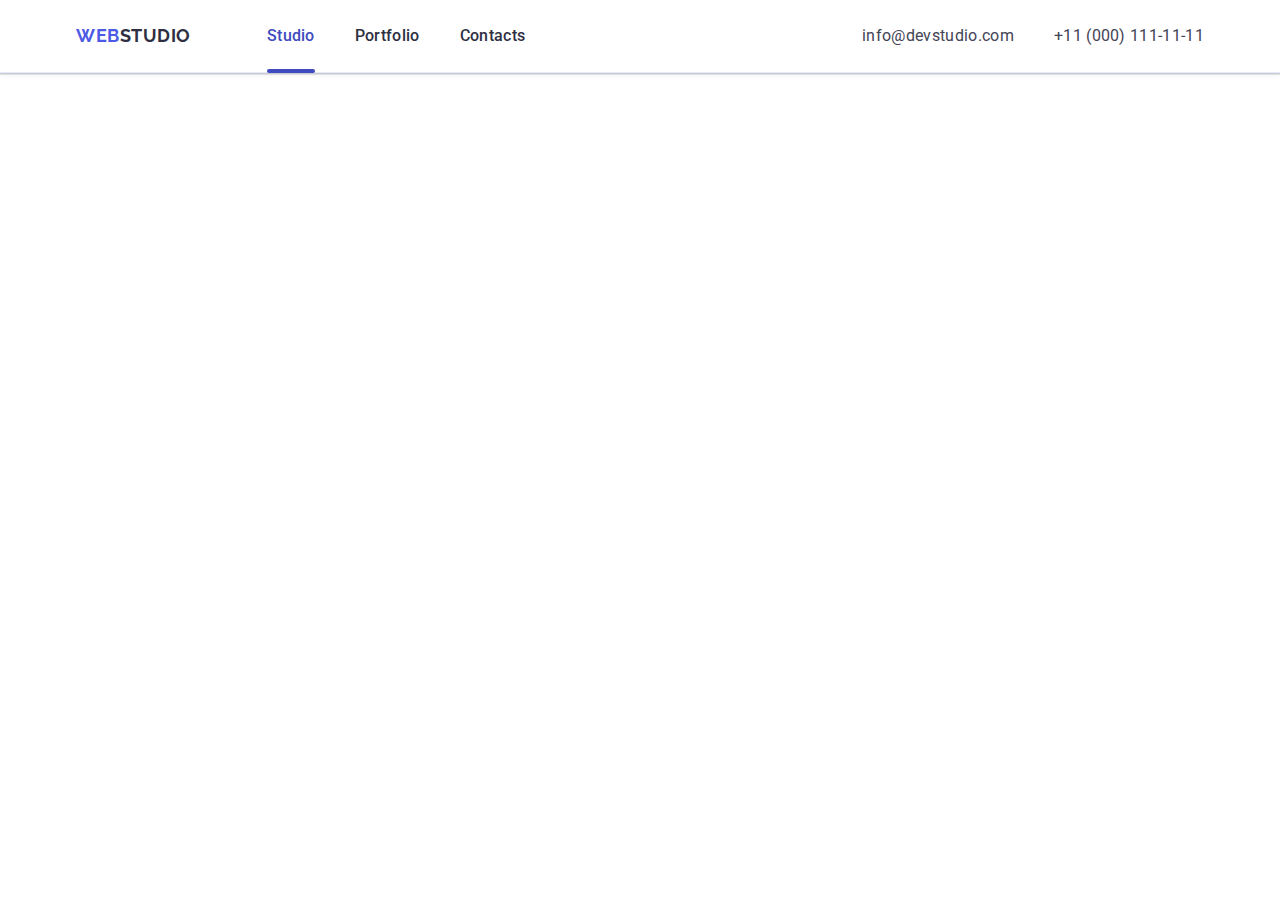
==== index.html @ 721cc1ea "add index file" ====
<!DOCTYPE html>
<html lang="en">
  <head>
    <meta charset="UTF-8" />
    <meta name="viewport" content="width=device-width, initial-scale=1.0" />
    <title>Document</title>
    <link
      rel="stylesheet"
      href="https://cdnjs.cloudflare.com/ajax/libs/modern-normalize/3.0.1/modern-normalize.min.css"
    />
    <link rel="preconnect" href="https://fonts.googleapis.com" />
    <link rel="preconnect" href="https://fonts.gstatic.com" crossorigin />
    <link
      href="https://fonts.googleapis.com/css2?family=Raleway:ital,wght@0,700;1,700&family=Roboto:wght@400;500;700&display=swap"
      rel="stylesheet"
    />

    <link rel="stylesheet" href="./css/styles.css" />
  </head>
  <body>
    <header class="main-header">
      <div class="container header-container">
        <nav class="header-nav">
          <a class="title" href="./index.html"
            >Web<span class="studio-header">Studio</span></a
          >
          <ul class="nav-list">
            <li><a class="nav-item active" href="./index.html">Studio</a></li>
            <li><a class="nav-item" href="">Portfolio</a></li>
            <li><a class="nav-item" href="">Contacts</a></li>
          </ul>
        </nav>
        <address class="address">
          <ul class="contact-list">
            <li>
              <a class="contact-info" href="mailto:info@devstudio.com"
                >info@devstudio.com</a
              >
            </li>
            <li>
              <a class="contact-info" href="tel:+110001111111"
                >+11 (000) 111-11-11</a
              >
            </li>
          </ul>
        </address>
        <button class="burger-btn" type="button" data-menu-open>
          <svg class="burger-icon" width="24" height="24">
            <use href="./images/icons.svg#icon-burger"></use>
          </svg>
        </button>
      </div>
    </header>

    <main>
      <section class="hero-img hidden">
        <div class="container">
          <h1 class="caption">Effective Solutions for Your Business</h1>
          <button class="button-service" type="button">Order Service</button>
        </div>
      </section>

      <section class="section-items hidden">
        <div class="container">
          <h2 class="visually-hidden">Key Principles of Growth</h2>
          <ul class="section-item">
            <li class="item">
              <div class="background-key-princ">
                <svg class="svg-item" width="64" height="64">
                  <use href="./images/icons.svg#icon-antenna"></use>
                </svg>
              </div>
              <h3 class="subject">Strategy</h3>
              <p class="text">
                Our goal is to identify the business problem to walk away with
                the perfect and creative solution.
              </p>
            </li>
            <li class="item">
              <div class="background-key-princ">
                <svg class="svg-item" width="64" height="64">
                  <use href="./images/icons.svg#icon-clock"></use>
                </svg>
              </div>
              <h3 class="subject">Punctuality</h3>
              <p class="text">
                Bring the key message to the brand's audience for the best price
                within the shortest possible time.
              </p>
            </li>
            <li class="item">
              <div class="background-key-princ">
                <svg class="svg-item" width="64" height="64">
                  <use href="./images/icons.svg#icon-diagram"></use>
                </svg>
              </div>
              <h3 class="subject">Diligence</h3>
              <p class="text">
                Research and confirm brands that present the strongest digital
                growth opportunities and minimize risk.
              </p>
            </li>
            <li class="item">
              <div class="background-key-princ">
                <svg class="svg-item" width="64" height="64">
                  <use href="./images/icons.svg#icon-astronaut"></use>
                </svg>
              </div>
              <h3 class="subject">Technologies</h3>
              <p class="text">
                Design practice focused on digital experiences. We bring forth a
                deep passion for problem-solving.
              </p>
            </li>
          </ul>
        </div>
      </section>
      <section class="section-team hidden">
        <div class="container">
          <h2 class="team-item">Our Team</h2>

          <ul class="team">
            <li class="co-workers">
              <img
                src="./images/Mark_Guerrero.jpg"
                alt="Picture of Mark Guerrero"
                width="264"
                height="260"
              />
              <div class="employees">
                <h3 class="title-employee">Mark Guerrero</h3>
                <p class="text">Product Designer</p>
                <ul class="social-list">
                  <li class="list-icon">
                    <a
                      class="social-links"
                      href="./index.html"
                      target="_blank"
                      rel="noopener noreferrer"
                    >
                      <svg class="icon" width="16" height="16">
                        <use href="./images/icons.svg#icon-instagram"></use>
                      </svg>
                    </a>
                  </li>
                  <li class="list-icon">
                    <a
                      class="social-links"
                      href="https://www.twitter.com"
                      target="_blank"
                      rel="noopener noreferrer"
                    >
                      <svg class="icon" width="16" height="16">
                        <use href="./images/icons.svg#icon-twitter"></use>
                      </svg>
                    </a>
                  </li>
                  <li class="list-icon">
                    <a
                      class="social-links"
                      href="./index.html"
                      target="_blank"
                      rel="noopener noreferrer"
                    >
                      <svg class="icon" width="16" height="16">
                        <use href="./images/icons.svg#icon-facebook"></use>
                      </svg>
                    </a>
                  </li>
                  <li class="list-icon">
                    <a
                      class="social-links"
                      href="./index.html"
                      target="_blank"
                      rel="noopener noreferrer"
                    >
                      <svg class="icon" width="16" height="16">
                        <use href="./images/icons.svg#icon-linkedin"></use>
                      </svg>
                    </a>
                  </li>
                </ul>
              </div>
            </li>

            <li class="co-workers">
              <img
                src="./images/Tom_Ford.jpg"
                alt="Picture of Tom Ford"
                width="264"
                height="260"
              />
              <div class="employees">
                <h3 class="title-employee">Tom Ford</h3>
                <p class="text">Frontend Developer</p>
                <ul class="social-list">
                  <li class="list-icon">
                    <a
                      class="social-links"
                      href="./index.html"
                      target="_blank"
                      rel="noopener noreferrer"
                    >
                      <svg class="icon" width="16" height="16">
                        <use href="./images/icons.svg#icon-instagram"></use>
                      </svg>
                    </a>
                  </li>
                  <li class="list-icon">
                    <a
                      class="social-links"
                      href="https://www.twitter.com"
                      target="_blank"
                      rel="noopener noreferrer"
                    >
                      <svg class="icon" width="16" height="16">
                        <use href="./images/icons.svg#icon-twitter"></use>
                      </svg>
                    </a>
                  </li>
                  <li class="list-icon">
                    <a
                      class="social-links"
                      href="./index.html"
                      target="_blank"
                      rel="noopener noreferrer"
                    >
                      <svg class="icon" width="16" height="16">
                        <use href="./images/icons.svg#icon-facebook"></use>
                      </svg>
                    </a>
                  </li>
                  <li class="list-icon">
                    <a
                      class="social-links"
                      href="./index.html"
                      target="_blank"
                      rel="noopener noreferrer"
                    >
                      <svg class="icon" width="16" height="16">
                        <use href="./images/icons.svg#icon-linkedin"></use>
                      </svg>
                    </a>
                  </li>
                </ul>
              </div>
            </li>

            <li class="co-workers">
              <img
                src="./images/Camila_Garcia.jpg"
                alt="Picture of Camila Garcia"
                width="264"
                height="260"
              />
              <div class="employees">
                <h3 class="title-employee">Camila Garcia</h3>
                <p class="text">Marketing</p>
                <ul class="social-list">
                  <li class="list-icon">
                    <a
                      class="social-links"
                      href="./index.html"
                      target="_blank"
                      rel="noopener noreferrer"
                    >
                      <svg class="icon" width="16" height="16">
                        <use href="./images/icons.svg#icon-instagram"></use>
                      </svg>
                    </a>
                  </li>
                  <li class="list-icon">
                    <a
                      class="social-links"
                      href="https://www.twitter.com"
                      target="_blank"
                      rel="noopener noreferrer"
                    >
                      <svg class="icon" width="16" height="16">
                        <use href="./images/icons.svg#icon-twitter"></use>
                      </svg>
                    </a>
                  </li>
                  <li class="list-icon">
                    <a
                      class="social-links"
                      href="./index.html"
                      target="_blank"
                      rel="noopener noreferrer"
                    >
                      <svg class="icon" width="16" height="16">
                        <use href="./images/icons.svg#icon-facebook"></use>
                      </svg>
                    </a>
                  </li>
                  <li class="list-icon">
                    <a
                      class="social-links"
                      href="./index.html"
                      target="_blank"
                      rel="noopener noreferrer"
                    >
                      <svg class="icon" width="16" height="16">
                        <use href="./images/icons.svg#icon-linkedin"></use>
                      </svg>
                    </a>
                  </li>
                </ul>
              </div>
            </li>

            <li class="co-workers">
              <img
                src="./images/Daniel_Wilson.jpg"
                alt="Picture of Daniel Wilson"
                width="264"
                height="260"
              />
              <div class="employees">
                <h3 class="title-employee">Daniel Wilson</h3>
                <p class="text">UI Designer</p>

                <ul class="social-list">
                  <li class="list-icon">
                    <a
                      class="social-links"
                      href="./index.html"
                      target="_blank"
                      rel="noopener noreferrer"
                    >
                      <svg class="icon" width="16" height="16">
                        <use href="./images/icons.svg#icon-instagram"></use>
                      </svg>
                    </a>
                  </li>
                  <li class="list-icon">
                    <a
                      class="social-links"
                      href="https://www.twitter.com"
                      target="_blank"
                      rel="noopener noreferrer"
                    >
                      <svg class="icon" width="16" height="16">
                        <use href="./images/icons.svg#icon-twitter"></use>
                      </svg>
                    </a>
                  </li>
                  <li class="list-icon">
                    <a
                      class="social-links"
                      href="./index.html"
                      target="_blank"
                      rel="noopener noreferrer"
                    >
                      <svg class="icon" width="16" height="16">
                        <use href="./images/icons.svg#icon-facebook"></use>
                      </svg>
                    </a>
                  </li>
                  <li class="list-icon">
                    <a
                      class="social-links"
                      href="./index.html"
                      target="_blank"
                      rel="noopener noreferrer"
                    >
                      <svg class="icon" width="16" height="16">
                        <use href="./images/icons.svg#icon-linkedin"></use>
                      </svg>
                    </a>
                  </li>
                </ul>
              </div>
            </li>
          </ul>
        </div>
      </section>

      <section class="section-portfolio hidden">
        <div class="container">
          <h2 class="portfolio">Our Portfolio</h2>
          <ul class="list-portfolio">
            <li class="list-item-portfolio">
              <div class="overlay-div">
                <img
                  src="./images/banking.jpg"
                  alt="interface of banking app"
                  width="360"
                  height="300"
                />
                <p class="overlay">
                  14 Stylish and User-Friendly App Design Concepts · Task
                  Manager App · Calorie Tracker App · Exotic Fruit Ecommerce App
                  · Cloud Storage App
                </p>
              </div>
              <div class="item-portfolio">
                <h3 class="title-portfolio">Banking App</h3>
                <p class="subtitle-portfolio">App</p>
              </div>
            </li>
            <li class="list-item-portfolio">
              <div class="overlay-div">
                <img
                  src="./images/Cashless-Payment.jpg"
                  alt="process of cashless payment"
                  width="360"
                  height="300"
                />
                <p class="overlay">
                  14 Stylish and User-Friendly App Design Concepts · Task
                  Manager App · Calorie Tracker App · Exotic Fruit Ecommerce App
                  · Cloud Storage App
                </p>
              </div>
              <div class="item-portfolio">
                <h3 class="title-portfolio">Cashless Payment</h3>
                <p class="subtitle-portfolio">Marketing</p>
              </div>
            </li>
            <li class="list-item-portfolio">
              <div class="overlay-div">
                <img
                  src="./images/Meditation-App.jpg"
                  alt="Showing app"
                  width="360"
                  height="300"
                />
                <p class="overlay">
                  14 Stylish and User-Friendly App Design Concepts · Task
                  Manager App · Calorie Tracker App · Exotic Fruit Ecommerce App
                  · Cloud Storage App
                </p>
              </div>
              <div class="item-portfolio">
                <h3 class="title-portfolio">Meditation App</h3>
                <p class="subtitle-portfolio">App</p>
              </div>
            </li>

            <li class="list-item-portfolio">
              <div class="overlay-div">
                <img
                  src="./images/Taxi-Service.jpg"
                  alt="Car with driver"
                  width="360"
                  height="300"
                />
                <p class="overlay">
                  14 Stylish and User-Friendly App Design Concepts · Task
                  Manager App · Calorie Tracker App · Exotic Fruit Ecommerce App
                  · Cloud Storage App
                </p>
              </div>
              <div class="item-portfolio">
                <h3 class="title-portfolio">Taxi Service</h3>
                <p class="subtitle-portfolio">Marketing</p>
              </div>
            </li>

            <li class="list-item-portfolio">
              <div class="overlay-div">
                <img
                  src="./images/Screen-Illustrations.jpg"
                  alt="Home Screen with wallpaper"
                  width="360"
                  height="300"
                />
                <p class="overlay">
                  14 Stylish and User-Friendly App Design Concepts · Task
                  Manager App · Calorie Tracker App · Exotic Fruit Ecommerce App
                  · Cloud Storage App
                </p>
              </div>
              <div class="item-portfolio">
                <h3 class="title-portfolio">Screen Illustrations</h3>
                <p class="subtitle-portfolio">Design</p>
              </div>
            </li>

            <li class="list-item-portfolio">
              <div class="overlay-div">
                <img
                  src="./images/Online-Courses.jpg"
                  alt="Woman with a headphones"
                  width="360"
                  height="300"
                />
                <p class="overlay">
                  14 Stylish and User-Friendly App Design Concepts · Task
                  Manager App · Calorie Tracker App · Exotic Fruit Ecommerce App
                  · Cloud Storage App
                </p>
              </div>
              <div class="item-portfolio">
                <h3 class="title-portfolio">Online Courses</h3>
                <p class="subtitle-portfolio">Marketing</p>
              </div>
            </li>
          </ul>
        </div>
      </section>
    </main>

    <footer class="footer hidden">
      <div class="container footer-wrapper">
        <div class="logo-name">
          <a class="title-footer" href="./index.html"
            >Web<span class="studio-footer">Studio </span>
          </a>
          <p class="text-footer">
            Increase the flow of customers and sales for your business with
            digital marketing & growth solutions.
          </p>
        </div>
        <div class="text-list">
          <p class="social-footer">Social media</p>

          <ul class="social-list-footer">
            <li class="list-icon icon-footer">
              <a
                class="social-links-footer"
                href="./index.html"
                target="_blank"
                rel="noopener noreferrer"
              >
                <svg class="icon" width="24" height="24">
                  <use href="./images/icons.svg#icon-instagram"></use>
                </svg>
              </a>
            </li>
            <li class="list-icon icon-footer">
              <a
                class="social-links-footer"
                href="https://www.twitter.com"
                target="_blank"
                rel="noopener noreferrer"
              >
                <svg class="icon" width="24" height="24">
                  <use href="./images/icons.svg#icon-twitter"></use>
                </svg>
              </a>
            </li>
            <li class="list-icon icon-footer">
              <a
                class="social-links-footer"
                href="./index.html"
                target="_blank"
                rel="noopener noreferrer"
              >
                <svg class="icon" width="24" height="24">
                  <use href="./images/icons.svg#icon-facebook"></use>
                </svg>
              </a>
            </li>
            <li class="list-icon icon-footer">
              <a
                class="social-links-footer"
                href="./index.html"
                target="_blank"
                rel="noopener noreferrer"
              >
                <svg class="icon" width="24" height="24">
                  <use href="./images/icons.svg#icon-linkedin"></use>
                </svg>
              </a>
            </li>
          </ul>
        </div>

        <div class="footer-modal-form hidden">
          <p class="text-subscribe">Subscribe</p>
          <form class="footer-form">
            <label class="modal-footer">
              <input
                class="modal-footer-input"
                type="email"
                id="user-mail"
                name="user-mail"
                placeholder="E-mail"
              />
            </label>
            <button class="button-footer" type="submit">
              Subscribe
              <svg class="icon-btn" width="24" height="24">
                <use href="./images/icons.svg#icon-send"></use>
              </svg>
            </button>
          </form>
        </div>
      </div>
    </footer>
    <div class="backdrop is-open hidden">
      <div class="modal">
        <button class="modal-btn" type="button">
          <svg class="icon-close" width="8" height="8">
            <use href="./images/icons.svg#icon-close"></use>
          </svg>
        </button>
        <p class="modal-caption">
          Leave your contacts and we will call you back
        </p>
        <form class="modal-form" name="review">
          <div class="modal-form-field">
            <label class="modal-form-label" for="user-name"> Name</label>
            <div class="modal-form-wrapper">
              <input
                class="modal-form-input"
                type="text"
                id="user-name"
                name="user-name"
              />
              <svg class="icon-modal" width="18" height="24">
                <use href="./images/icons.svg#icon-person"></use>
              </svg>
            </div>
          </div>

          <div class="modal-form-field">
            <label class="modal-form-label" for="user-phone"> Phone</label>
            <div class="modal-form-wrapper">
              <input
                class="modal-form-input"
                type="tel"
                id="user-phone"
                name="user-phone"
              />
              <svg class="icon-modal" width="18" height="24">
                <use href="./images/icons.svg#icon-phone"></use>
              </svg>
            </div>
          </div>

          <div class="modal-form-field">
            <label class="modal-form-label" for="user-email">Email</label>
            <div class="modal-form-wrapper">
              <input
                class="modal-form-input"
                type="email"
                id="user-email"
                name="user-email"
              />
              <svg class="icon-modal" width="18" height="24">
                <use href="./images/icons.svg#icon-email"></use>
              </svg>
            </div>
          </div>

          <div class="modal-form-field modal-form-comment">
            <label class="modal-form-label" for="user-comment"> Comment</label>
            <textarea
              class="modal-form-message"
              name="user-comment"
              id="user-comment"
              cols="30"
              rows="10"
              placeholder="Text input"
            ></textarea>
          </div>
          <div class="modal-form-policy">
            <input
              class="visually-hidden"
              type="checkbox"
              name="user-privacy"
              id="user-privacy"
              value="true"
            />
            <label class="modal-form-policy-text" for="user-privacy">
              <span class="modal-form-checkbox">
                <svg class="modal-form-checkbox-icon" width="10" height="8">
                  <use href="./images/icons.svg#icon-agree"></use>
                </svg>
              </span>
              I accept the terms and conditions of the
              <a href="#" class="modal-form-policy-link">Privacy Policy</a>
            </label>
          </div>
          <button class="button-service" type="button">Send</button>
        </form>
      </div>
    </div>
  </body>
</html>
---- css/styles.css ----
.hidden {
  display: none;
}
body {
  font-family: 'Roboto', sans-serif;
  font-weight: 500;
  font-size: 16px;
  line-height: 1.5;
  letter-spacing: 2%;
  color: #434455;
  background-color: #ffffff;
}
:root {
  --cornflower: #6495ed;
}
a {
  text-decoration: none;
}
img {
  display: block;
  max-width: 100%;
  height: auto;
}
*,
*::before,
*::after {
  box-sizing: border-box;
  margin: 0;
  padding: 0;
  border: 0;
  font-size: 100%;
  font: inherit;
  vertical-align: baseline;
}
ul,
ol {
  list-style: none;
  margin: 0;
  padding: 0;
}
h1,
h2,
h3,
h4,
h5,
h6,
p {
  margin: 0;
}
button {
  cursor: pointer;
}
.container {
  padding: 0 16px;
  margin: 0 auto;
  max-width: 320px;
}
@media only screen and (min-width: 768px) {
  .container {
    max-width: 768px;
  }
}

@media only screen and (min-width: 1158px) {
  .container {
    max-width: 1158px;
    padding: 0 15px;
  }
}

.main-header {
  border-bottom: 1px solid #e7e9fc;
  box-shadow: 0 1px 6px 0 rgba(46, 47, 66, 0.08),
    0 1px 1px 0 rgba(46, 47, 66, 0.16), 0 2px 1px 0 rgba(46, 47, 66, 0.08);
}

.header-container {
  display: flex;
  align-items: center;
  justify-content: space-between;
}
.nav-list,
.address {
  display: none;
}
.title {
  display: block;
  font-family: 'Raleway', sans-serif;
  color: #4d5ae5;
  font-weight: 700;
  font-size: 18px;
  line-height: 1.17;
  letter-spacing: 0.03em;
  text-transform: uppercase;
  padding: 16px 0;
}
.studio-header {
  font-family: 'Raleway', sans-serif;
  color: #2e2f42;
  font-weight: 700;
  font-size: 18px;
  line-height: 1.17;
  letter-spacing: 0.03em;
  text-transform: uppercase;
}

.burger-btn {
  padding: 0;
  border: none;
  background-color: transparent;
}

.burger-icon {
  display: block;
  fill: #2f2f37;
}

@media only screen and (min-width: 768px) {
  .burger-btn {
    display: none;
  }

  .header-nav {
    display: flex;
    align-items: center;
  }
  .title {
    padding: 24px 0;
    margin-right: 120px;
  }
  .nav-item.active {
    color: #404bbf;
  }

  .nav-item.active::after {
    content: '';
    position: absolute;
    bottom: -1px;
    left: 0;
    width: 100%;
    height: 4px;
    color: #404bbf;
    background-color: #404bbf;
    border-radius: 2px;
  }

  .nav-item {
    color: #2e2f42;
    font-weight: 500;
    letter-spacing: 0.02em;
    padding: 24px 0;
    display: block;
    position: relative;
    transition: color 250ms cubic-bezier(0.4, 0, 0.2, 1);
  }

  .nav-item:hover,
  .nav-item:focus {
    color: #404bbf;
  }

  .nav-list {
    display: flex;
    align-items: center;
    gap: 40px;
  }
  .nav-item {
    color: #2e2f42;
    font-weight: 500;
    letter-spacing: 0.02em;
    padding: 24px 0;
    display: block;
    position: relative;
    transition: color 250ms cubic-bezier(0.4, 0, 0.2, 1);
  }
  .address {
    font-style: normal;
    display: block;
  }
  .contact-list {
    display: flex;
    flex-direction: column;
    gap: 12px;
  }
  .contact-info {
    display: block;
    color: #434455;
    font-style: normal;
    font-size: 12px;
    line-height: 1.17;
    letter-spacing: 0.04em;
    transition: color 250ms cubic-bezier(0.4, 0, 0.2, 1);
  }
}

@media only screen and (min-width: 1158px) {
  .title {
    margin-right: 76px;
  }
  .contact-list {
    flex-direction: row;
    gap: 40px;
    align-items: center;
  }
  .contact-info {
    font-size: 16px;
    font-style: normal;
    letter-spacing: 0.02em;
    font-weight: 400;
    line-height: 1.5;
    padding: 24px 0;
  }
}
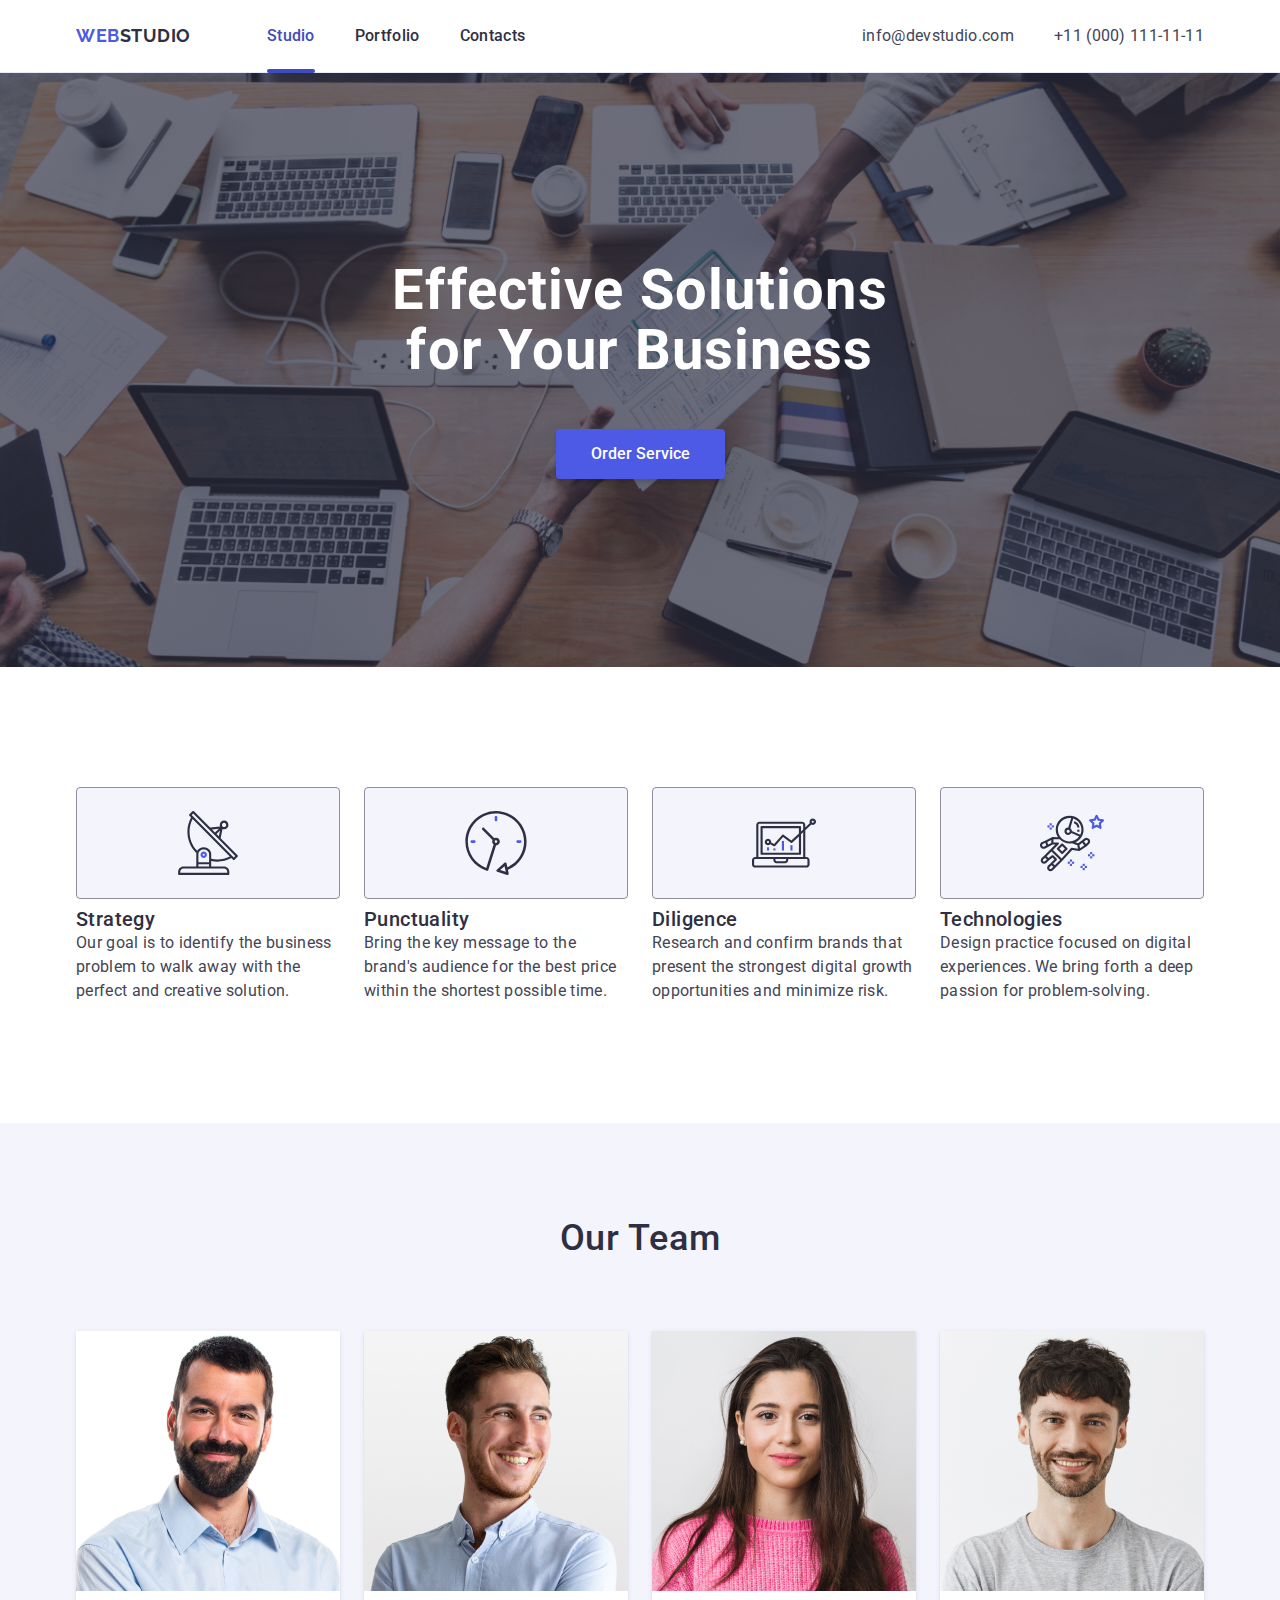
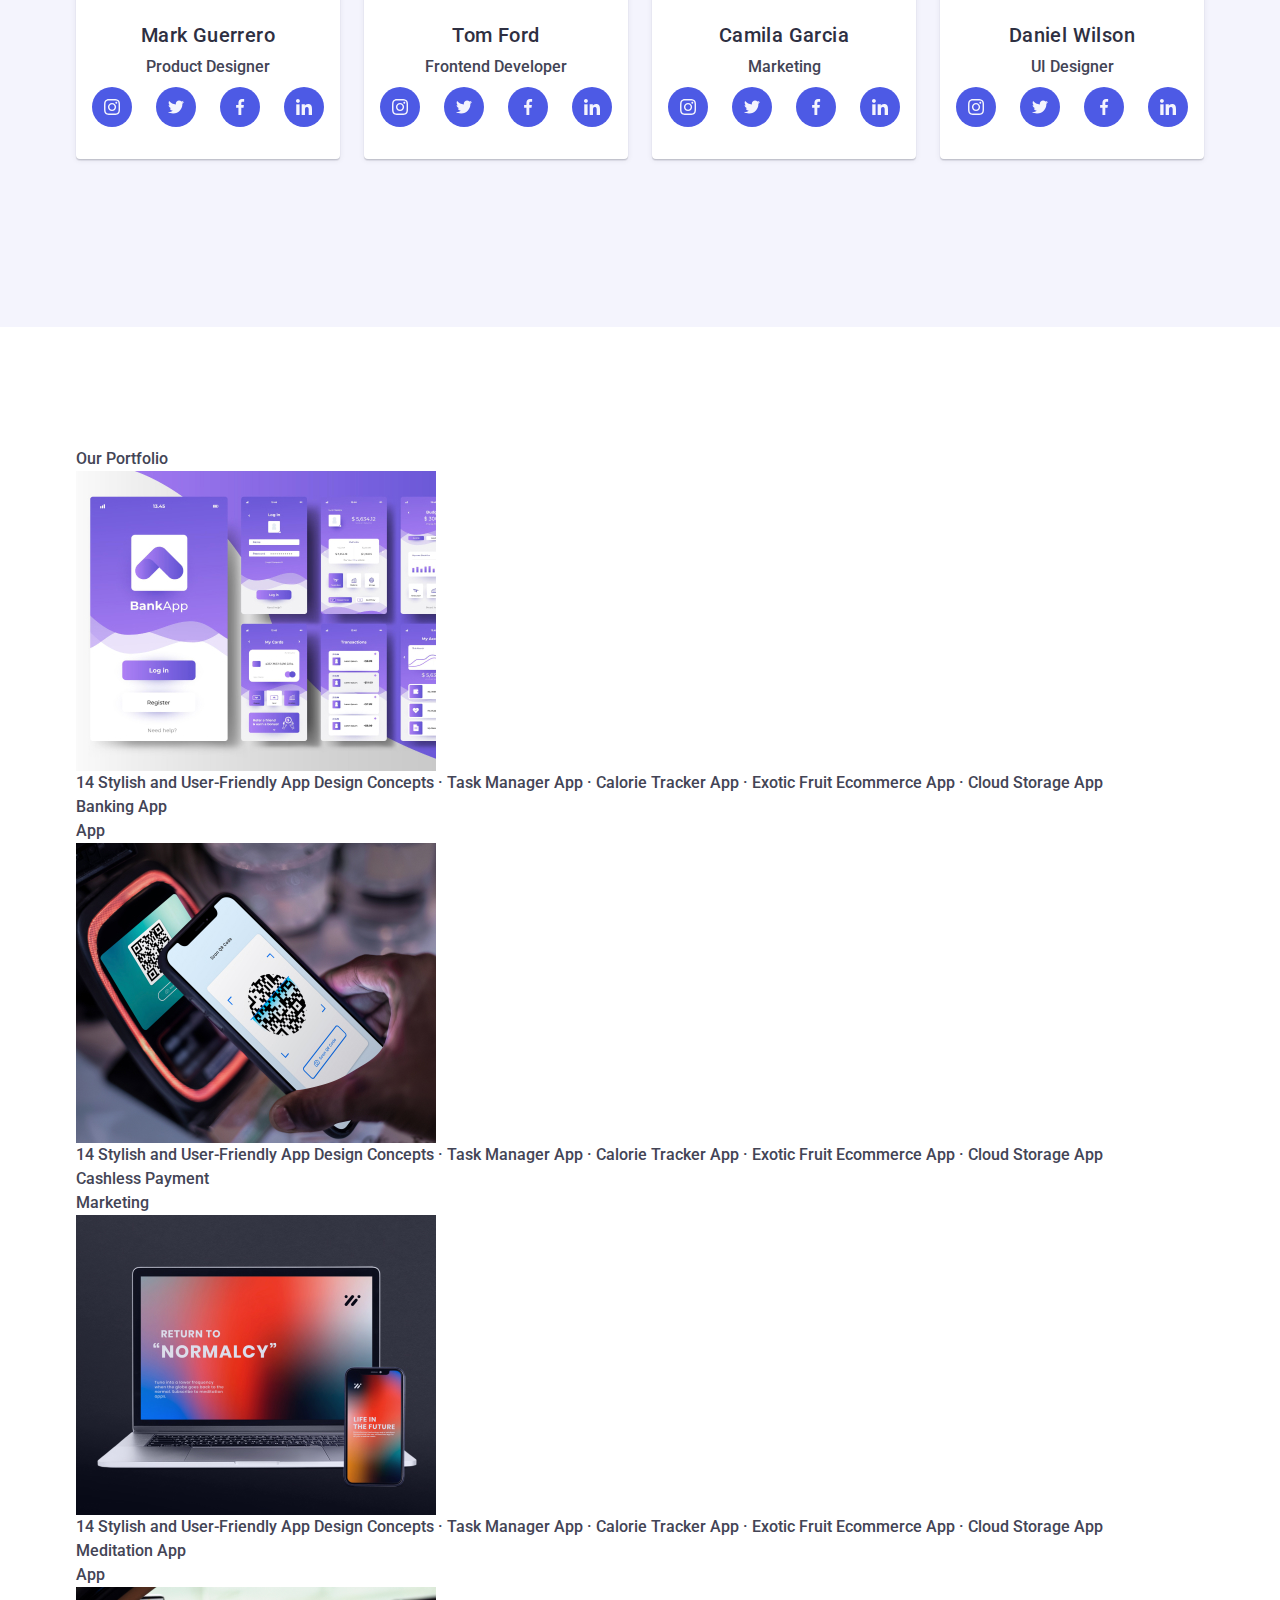
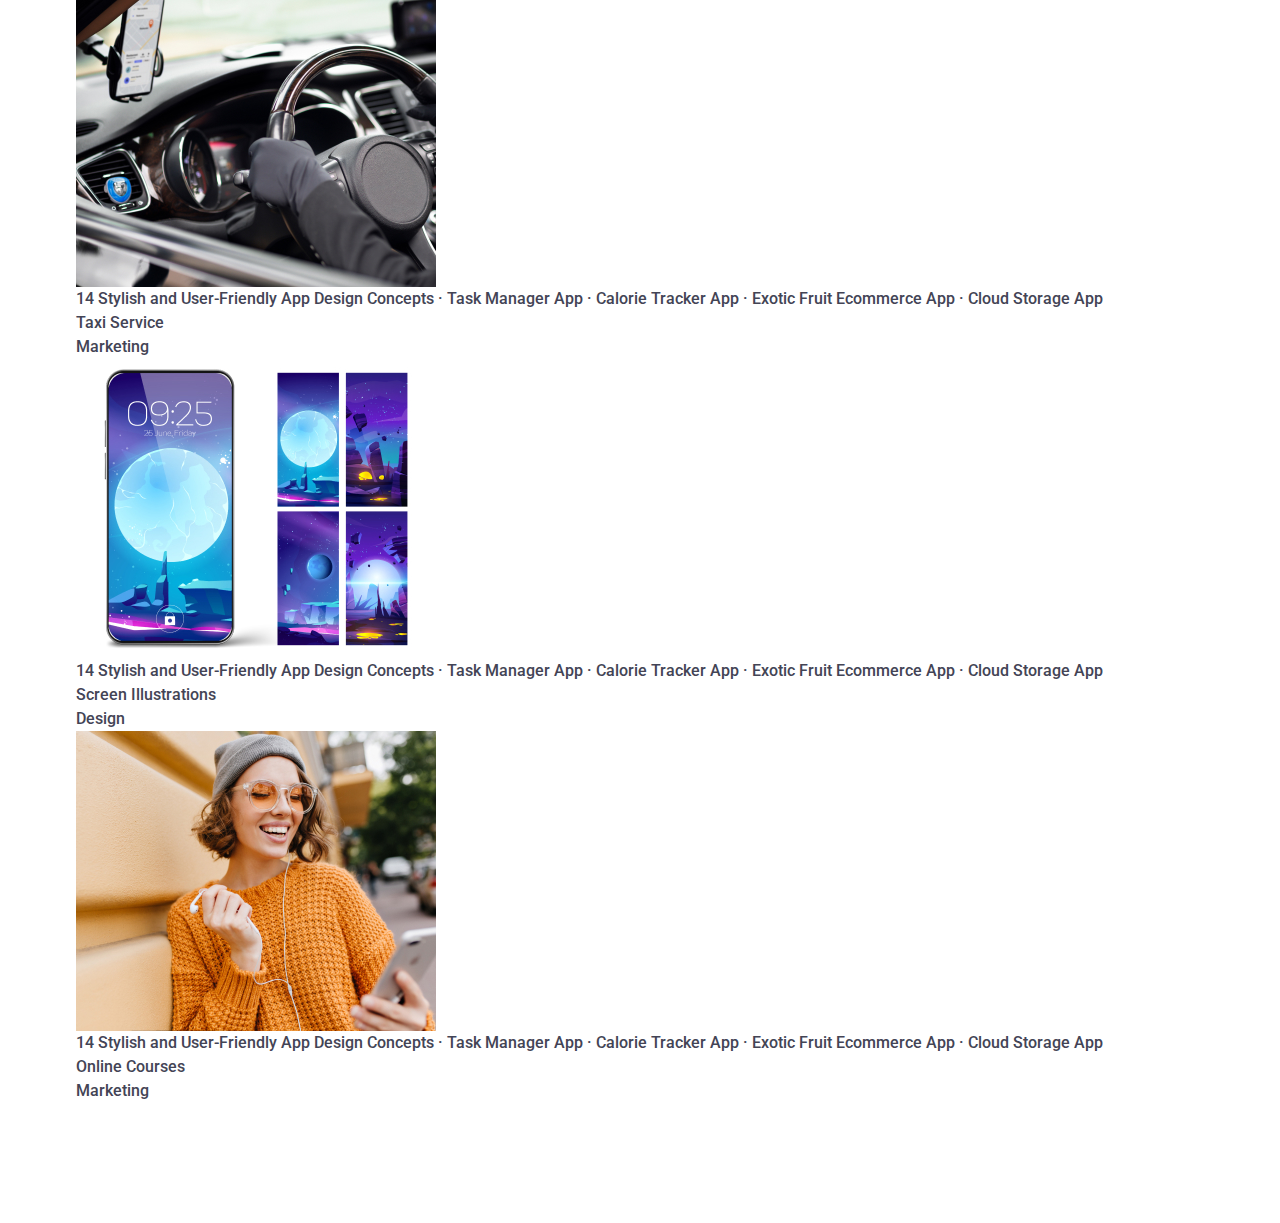
==== commit e9ad1e86: "add index file" ====
--- a/index.html
+++ b/index.html
@@ -53,14 +53,14 @@
     </header>
 
     <main>
-      <section class="hero-img hidden">
+      <section class="hero-img ">
         <div class="container">
           <h1 class="caption">Effective Solutions for Your Business</h1>
           <button class="button-service" type="button">Order Service</button>
         </div>
       </section>
 
-      <section class="section-items hidden">
+      <section class="section-items ">
         <div class="container">
           <h2 class="visually-hidden">Key Principles of Growth</h2>
           <ul class="section-item">
@@ -115,7 +115,7 @@
           </ul>
         </div>
       </section>
-      <section class="section-team hidden">
+      <section class="section-team">
         <div class="container">
           <h2 class="team-item">Our Team</h2>
 
@@ -129,7 +129,7 @@
               />
               <div class="employees">
                 <h3 class="title-employee">Mark Guerrero</h3>
-                <p class="text">Product Designer</p>
+                <p class="text-team">Product Designer</p>
                 <ul class="social-list">
                   <li class="list-icon">
                     <a
@@ -192,7 +192,7 @@
               />
               <div class="employees">
                 <h3 class="title-employee">Tom Ford</h3>
-                <p class="text">Frontend Developer</p>
+                <p class="text-team">Frontend Developer</p>
                 <ul class="social-list">
                   <li class="list-icon">
                     <a
@@ -255,7 +255,7 @@
               />
               <div class="employees">
                 <h3 class="title-employee">Camila Garcia</h3>
-                <p class="text">Marketing</p>
+                <p class="text-team">Marketing</p>
                 <ul class="social-list">
                   <li class="list-icon">
                     <a
@@ -318,7 +318,7 @@
               />
               <div class="employees">
                 <h3 class="title-employee">Daniel Wilson</h3>
-                <p class="text">UI Designer</p>
+                <p class="text-team">UI Designer</p>
 
                 <ul class="social-list">
                   <li class="list-icon">
@@ -376,7 +376,7 @@
         </div>
       </section>
 
-      <section class="section-portfolio hidden">
+      <section class="section-portfolio">
         <div class="container">
           <h2 class="portfolio">Our Portfolio</h2>
           <ul class="list-portfolio">
--- a/css/styles.css
+++ b/css/styles.css
@@ -211,3 +211,283 @@
     padding: 24px 0;
   }
 }
+.hero-img {
+    max-width: 320px;
+    background-image: linear-gradient(
+        rgba(46, 47, 66, 0.7),
+        rgba(46, 47, 66, 0.7)
+      ),
+      url(../images/Dark-bg_mob@1x.jpg);
+      padding: 72px 0;
+    background-size: cover;
+    background-position: center;
+    margin: auto;
+    background-repeat: no-repeat;
+  }
+  @media only screen and (min-width: 768px) {
+    .hero-img {
+        max-width: 768px;
+        padding: 112px 0;
+        background-image: linear-gradient(
+            rgba(46, 47, 66, 0.7),
+            rgba(46, 47, 66, 0.7)
+          ),
+          url(../images/Dark-bg_tab@1x.jpg);
+    }
+  }
+  @media only screen and (min-width: 1158px) {
+    .hero-img {
+        max-width: 1440px;
+        padding: 188px 0;
+        background-image: linear-gradient(
+            rgba(46, 47, 66, 0.7),
+            rgba(46, 47, 66, 0.7)
+          ),
+          url(../images/people-office\ 1_des@1x.jpg);
+    }
+  }
+  .caption {
+    max-width: 216px;
+    font-family: "Roboto", sans-serif;
+    font-weight: 700;
+    font-size: 36px;
+    line-height: 1.12;
+    letter-spacing: 0.02em;
+    text-align: center;
+    color: #fff;
+    margin: 0 auto;
+    margin-bottom: 72px;
+  }
+  @media only screen and (min-width: 768px) {
+   .caption {
+    max-width: 496px;
+    font-size: 56px;
+    line-height: 1.072;
+    margin-bottom: 36px;
+    }
+  }
+  @media only screen and (min-width: 1158px) {
+    .caption {
+        font-size: 56px;
+        line-height: 1.07;
+        letter-spacing: 0.02em;
+        max-width: 496px;
+        color: #ffffff;
+        margin-bottom: 48px;
+   }
+}
+.button-service {
+    display: block;
+    margin: 0 auto;
+color: #fff;
+gap: 10px;
+border-radius: 4px;
+padding: 16px 32px;
+min-width: 169px;
+background-color: #4d5ae5;
+transition: background-color 250ms cubic-bezier(0.4, 0, 0.2, 1);
+box-shadow: 0 4px 4px 0 rgba(0, 0, 0, 0.15);
+}
+.button-service:hover,
+.button-service:focus {
+  background-color: #404bbf;
+  color: #ffffff;
+}
+.section-items {
+    padding: 96px 0;
+}
+@media only screen and (min-width: 1158px) {
+    .section-items {
+        padding: 120px 0;
+    }
+}
+.visually-hidden {
+    position: absolute;
+    width: 1px;
+    height: 1px;
+    margin: -1px;
+    border: 0;
+    padding: 0;
+    white-space: nowrap;
+    clip-path: inset(100%);
+    clip: rect(0 0 0 0);
+    overflow: hidden;
+  }
+
+  .section-item {
+    display: flex;
+    flex-wrap: wrap;
+    align-items: center;
+  gap: 72px 24px;
+    width: 100%;
+  }
+  @media only screen and (min-width: 768px) {
+    .item { 
+        width: calc((100% - 24px) / 2);
+      }
+  }
+  @media only screen and (min-width: 1158px) {
+    
+    .item { 
+
+      width: calc((100% - 3 * 24px) / 4);
+    }
+}
+@media only screen and (min-width: 1158px) {
+    .background-key-princ {
+        display: flex;
+        align-items: center;
+        justify-content: center;
+        width: 264px;
+        height: 112px;
+        border: 1px solid #8e8f99;
+        background-color: #f4f4fd;
+        border-radius: 4px;
+        margin-bottom: 8px;
+      }
+}
+  .svg-item {
+    display: none;
+  }
+  @media only screen and (min-width: 1158px) {
+    .svg-item {
+        display: flex;
+    }
+  }
+  .subject {
+    display: flex;
+    font-family: "Roboto", sans-serif;
+font-weight: 700;
+font-size: 36px;
+line-height: 1.11111;
+letter-spacing: 0.02em;
+text-align: center;
+color: #2e2f42;
+gap: 8px;
+
+  }
+  @media only screen and (min-width: 1158px) {
+    .subject {
+        font-weight: 500;
+        font-size: 20px;
+        line-height: 1.2;
+    }
+  }
+  .text { 
+    display: flex;
+    font-family: "Roboto", sans-serif;
+font-weight: 500;
+font-size: 16px;
+line-height: 1.5;
+letter-spacing: 0.02em;
+color: #434455;
+  }
+
+  @media only screen and (min-width: 1158px) {
+    .text {
+        font-weight: 400;
+    }
+  }
+  .section-team {
+    width: 100%;
+    background-color: #f4f4fd;
+    padding: 96px 0;
+  }
+  .team-item { 
+    
+    font-weight: 700px;
+    font-size: 36px;
+    line-height: 1.11;
+    text-align: center;
+    letter-spacing: 0.02em;
+    text-transform: capitalize;
+    color: #2e2f42;
+    margin-bottom: 72px;
+  }
+  .team {
+    display: flex;
+    align-items: center;
+    justify-content: center;
+    flex-wrap: wrap;
+   
+  }
+  @media only screen and (min-width: 768px) {
+    .team {
+    gap: 24px;
+    }
+  }
+
+  .co-workers {
+    background-color: #fff;
+    border-radius: 0 0 4px 4px;
+    text-align: center;
+    box-shadow: 0 2px 1px 0 rgba(46, 47, 66, 0.08), 0 1px 1px 0 rgba(46, 47, 66, 0.16), 0 1px 6px 0 rgba(46, 47, 66, 0.08);
+    border-radius: 0px 0px 4px 4px;
+  }
+  .co-workers {
+    margin-bottom: 72px;
+  }
+  @media only screen and (min-width: 768px) {
+    .co-workers {
+        max-width: 264px;
+        width: calc((100% - 24px) / 2);
+    }
+  }
+  @media only screen and (min-width: 1158px) {
+    .co-workers {
+        width: calc((100% - 72px) / 4);
+    }
+  }
+  .employees {
+    padding: 32px 0;
+  }
+  
+  .title-employee {
+    margin-bottom: 8px;
+    font-weight: 500;
+    font-size: 20px;
+    line-height: 1.2;
+    letter-spacing: 0.02em;
+    color: #2e2f42;
+  }
+
+  .social-list {
+    display: flex;
+    justify-content: center;
+    gap: 24px;
+    margin-top: 8px;
+  }
+  
+  .list-icon {
+    width: 40px;
+    height: 40px;
+  }
+  .social-links {
+    display: flex;
+    align-items: center;
+    justify-content: center;
+    background-color: #4d5ae5;
+    width: 100%;
+    height: 100%;
+    border-radius: 50%;
+    margin-bottom: 32px;
+    transition: background-color 250ms cubic-bezier(0.4, 0, 0.2, 1);
+  }
+  .social-links:hover,
+  .social-links:focus {
+    background-color: #404bbf;
+  }
+  
+  .icon {
+    width: 16px;
+    height: 16px;
+    fill: #ffffff;
+  }
+  .section-portfolio {
+    padding: 96px 0 96px 0;
+  }
+  @media only screen and (min-width: 1158px) {
+    .section-portfolio {
+        padding: 120px 0 120px 0;
+    }
+  }
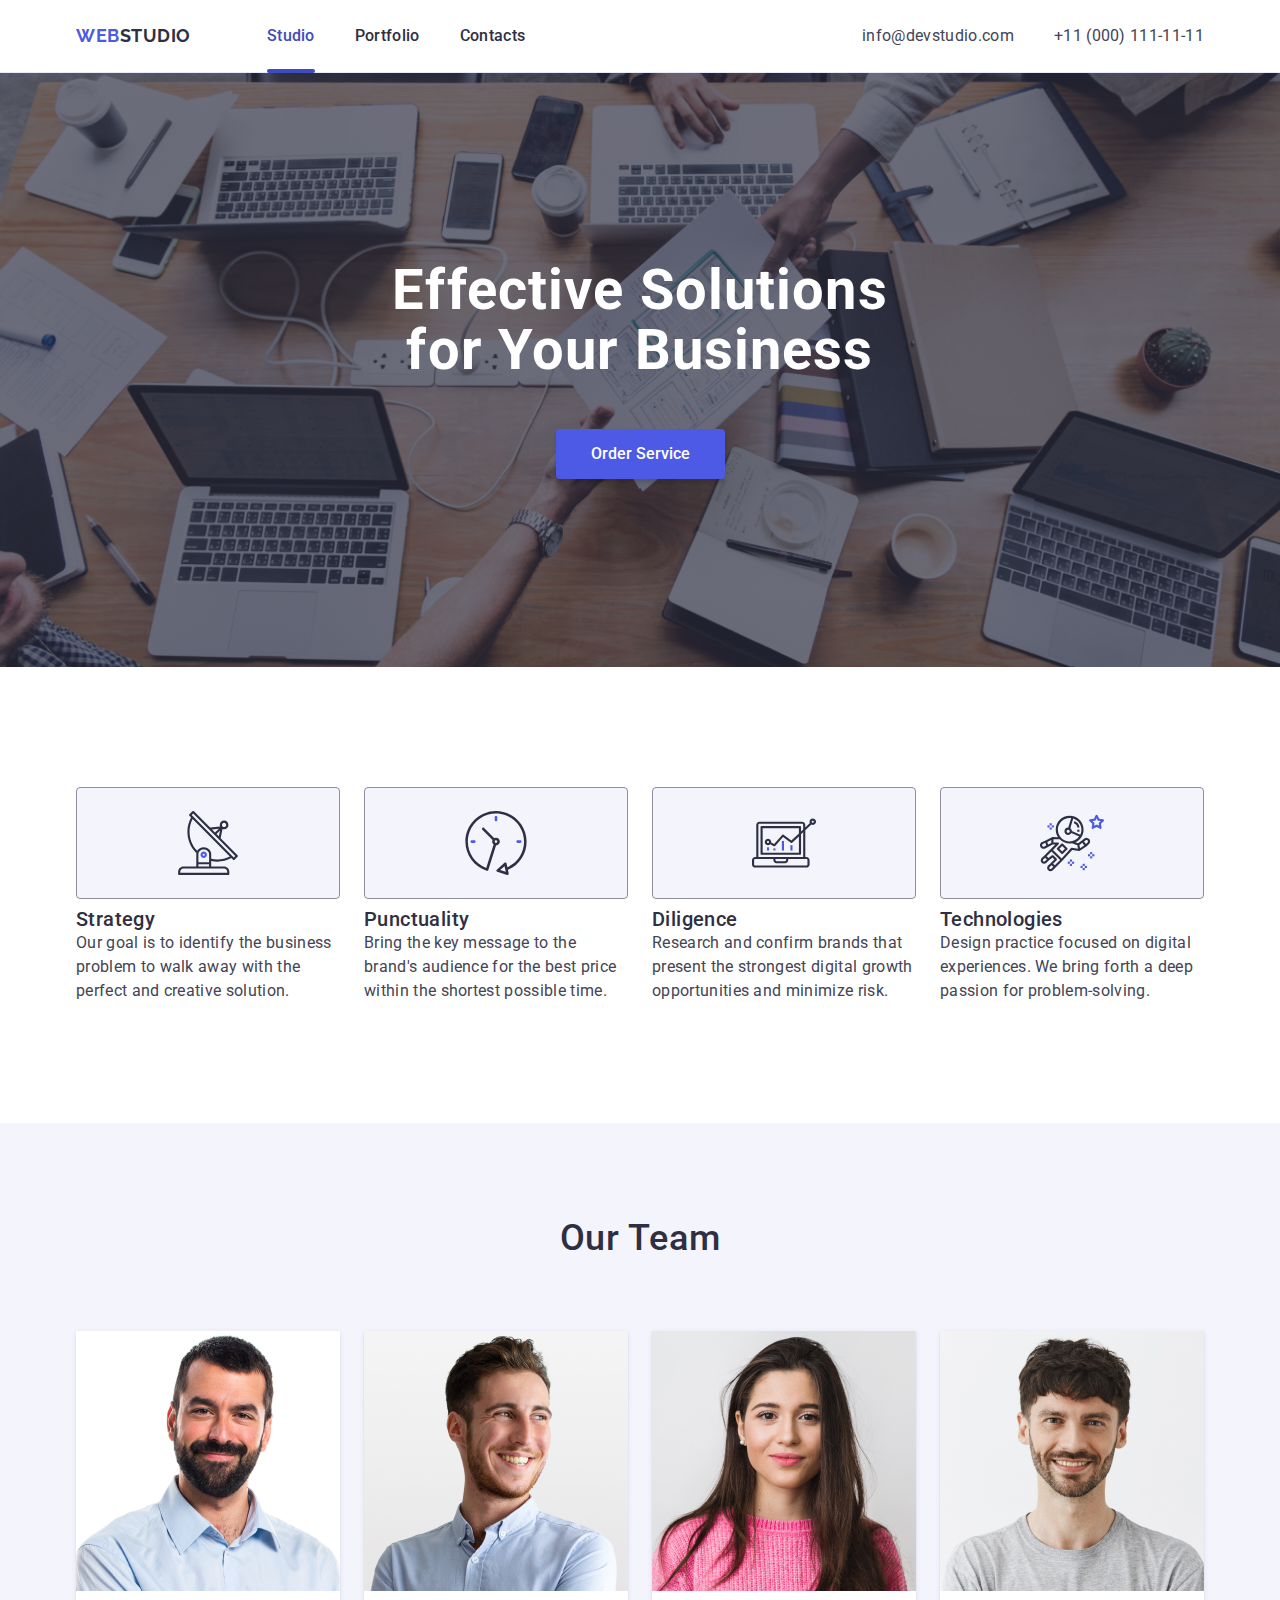
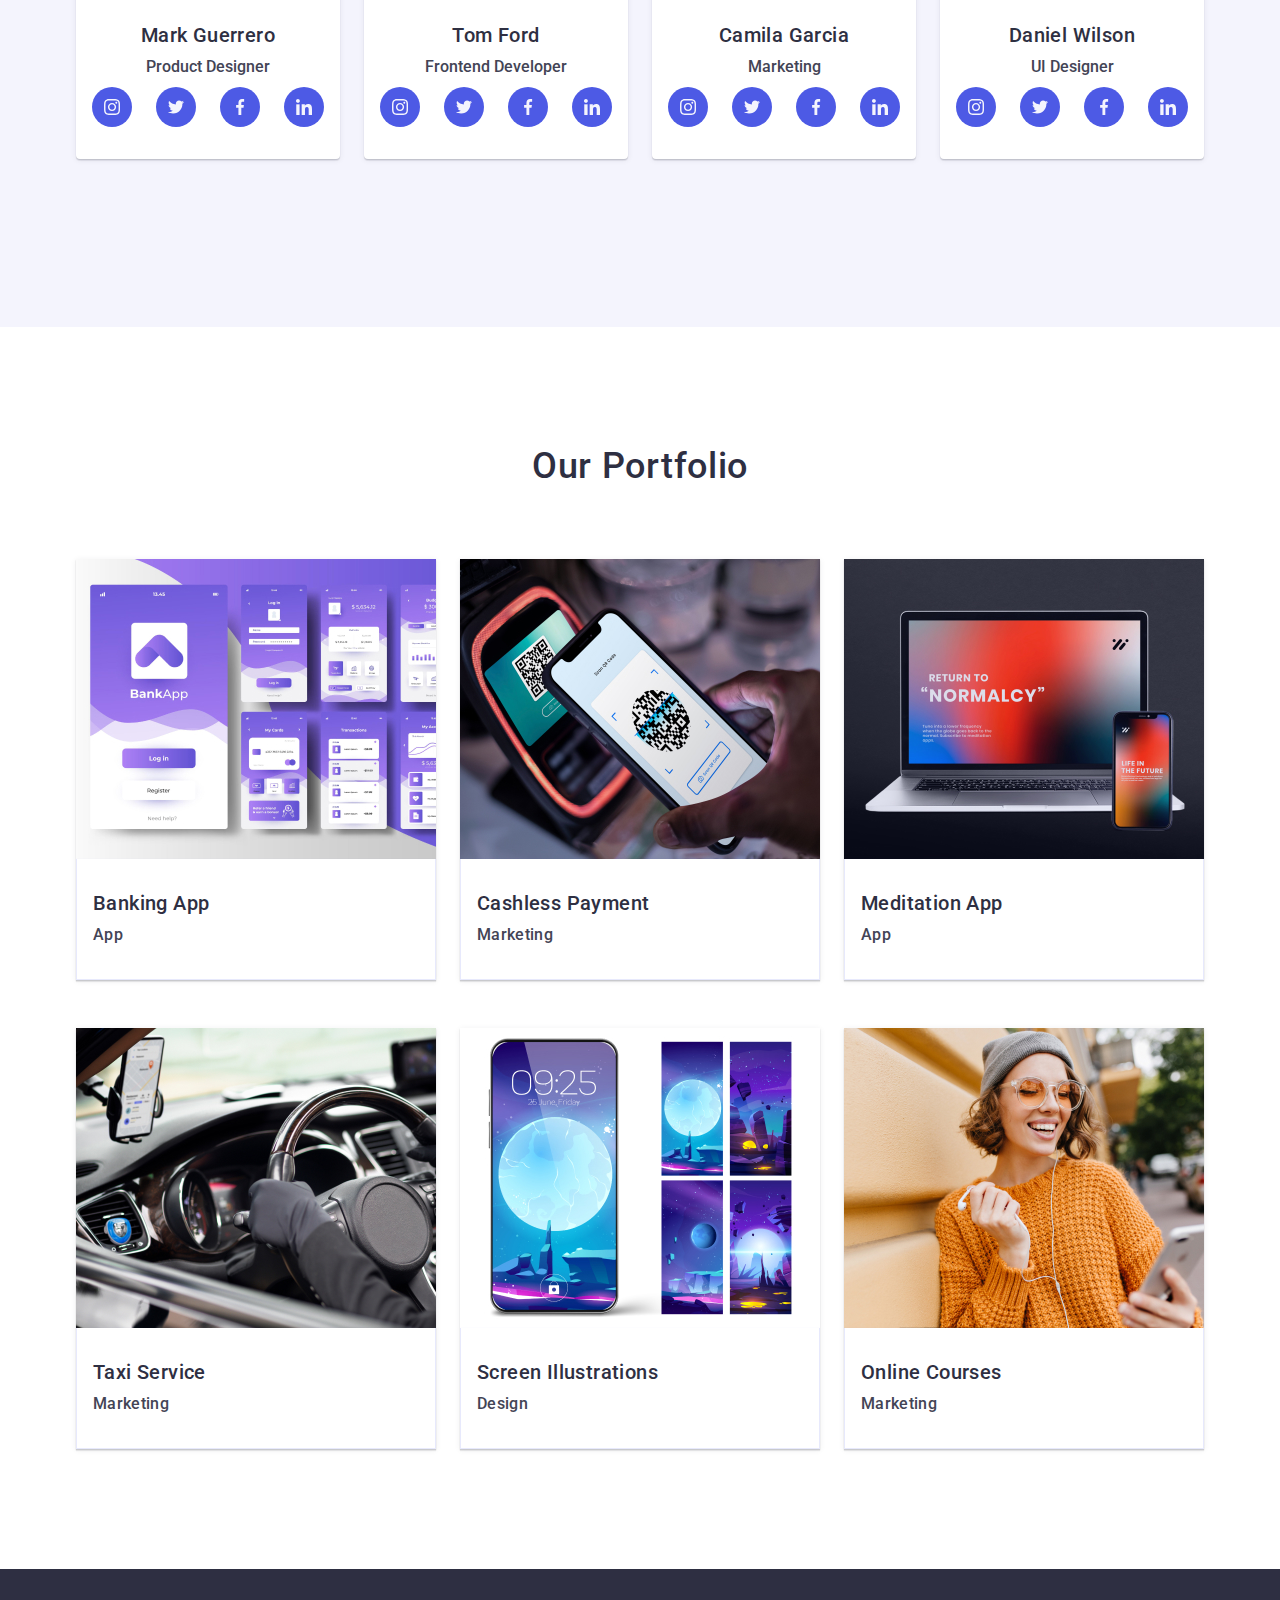
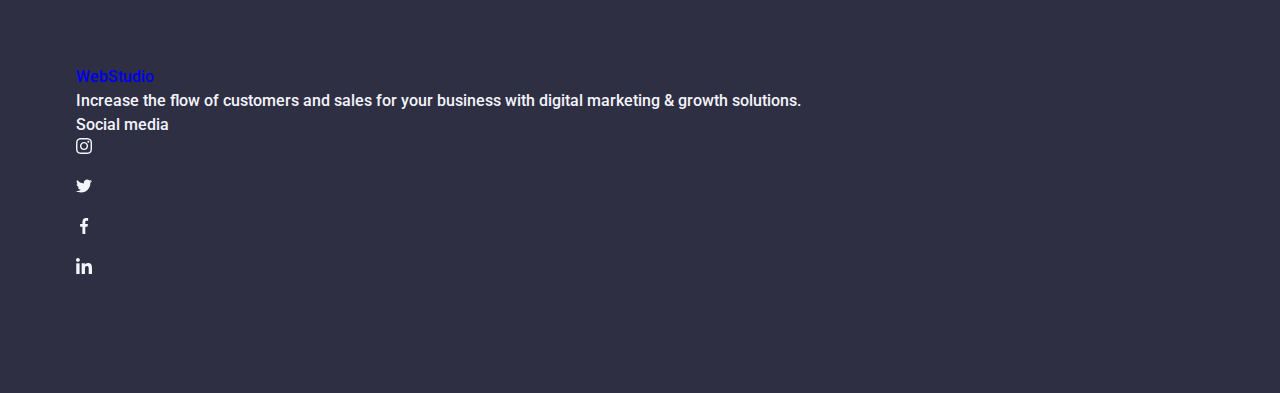
==== commit 6160ea19: "add index file" ====
--- a/index.html
+++ b/index.html
@@ -502,7 +502,7 @@
       </section>
     </main>
 
-    <footer class="footer hidden">
+    <footer class="footer">
       <div class="container footer-wrapper">
         <div class="logo-name">
           <a class="title-footer" href="./index.html"
--- a/css/styles.css
+++ b/css/styles.css
@@ -212,81 +212,81 @@
   }
 }
 .hero-img {
-    max-width: 320px;
+  max-width: 320px;
+  background-image: linear-gradient(
+      rgba(46, 47, 66, 0.7),
+      rgba(46, 47, 66, 0.7)
+    ),
+    url(../images/Dark-bg_mob@1x.jpg);
+  padding: 72px 0;
+  background-size: cover;
+  background-position: center;
+  margin: auto;
+  background-repeat: no-repeat;
+}
+@media only screen and (min-width: 768px) {
+  .hero-img {
+    max-width: 768px;
+    padding: 112px 0;
     background-image: linear-gradient(
         rgba(46, 47, 66, 0.7),
         rgba(46, 47, 66, 0.7)
       ),
-      url(../images/Dark-bg_mob@1x.jpg);
-      padding: 72px 0;
-    background-size: cover;
-    background-position: center;
-    margin: auto;
-    background-repeat: no-repeat;
-  }
-  @media only screen and (min-width: 768px) {
-    .hero-img {
-        max-width: 768px;
-        padding: 112px 0;
-        background-image: linear-gradient(
-            rgba(46, 47, 66, 0.7),
-            rgba(46, 47, 66, 0.7)
-          ),
-          url(../images/Dark-bg_tab@1x.jpg);
-    }
-  }
-  @media only screen and (min-width: 1158px) {
-    .hero-img {
-        max-width: 1440px;
-        padding: 188px 0;
-        background-image: linear-gradient(
-            rgba(46, 47, 66, 0.7),
-            rgba(46, 47, 66, 0.7)
-          ),
-          url(../images/people-office\ 1_des@1x.jpg);
-    }
-  }
+      url(../images/Dark-bg_tab@1x.jpg);
+  }
+}
+@media only screen and (min-width: 1158px) {
+  .hero-img {
+    max-width: 1440px;
+    padding: 188px 0;
+    background-image: linear-gradient(
+        rgba(46, 47, 66, 0.7),
+        rgba(46, 47, 66, 0.7)
+      ),
+      url(../images/people-office\ 1_des@1x.jpg);
+  }
+}
+.caption {
+  max-width: 216px;
+  font-family: 'Roboto', sans-serif;
+  font-weight: 700;
+  font-size: 36px;
+  line-height: 1.12;
+  letter-spacing: 0.02em;
+  text-align: center;
+  color: #fff;
+  margin: 0 auto;
+  margin-bottom: 72px;
+}
+@media only screen and (min-width: 768px) {
   .caption {
-    max-width: 216px;
-    font-family: "Roboto", sans-serif;
-    font-weight: 700;
-    font-size: 36px;
-    line-height: 1.12;
-    letter-spacing: 0.02em;
-    text-align: center;
-    color: #fff;
-    margin: 0 auto;
-    margin-bottom: 72px;
-  }
-  @media only screen and (min-width: 768px) {
-   .caption {
     max-width: 496px;
     font-size: 56px;
     line-height: 1.072;
     margin-bottom: 36px;
-    }
-  }
-  @media only screen and (min-width: 1158px) {
-    .caption {
-        font-size: 56px;
-        line-height: 1.07;
-        letter-spacing: 0.02em;
-        max-width: 496px;
-        color: #ffffff;
-        margin-bottom: 48px;
-   }
+  }
+}
+@media only screen and (min-width: 1158px) {
+  .caption {
+    font-size: 56px;
+    line-height: 1.07;
+    letter-spacing: 0.02em;
+    max-width: 496px;
+    color: #ffffff;
+    margin-bottom: 48px;
+  }
 }
 .button-service {
-    display: block;
-    margin: 0 auto;
-color: #fff;
-gap: 10px;
-border-radius: 4px;
-padding: 16px 32px;
-min-width: 169px;
-background-color: #4d5ae5;
-transition: background-color 250ms cubic-bezier(0.4, 0, 0.2, 1);
-box-shadow: 0 4px 4px 0 rgba(0, 0, 0, 0.15);
+  display: block;
+  margin: 0 auto;
+  color: #fff;
+  gap: 10px;
+  border-radius: 4px;
+  padding: 16px 32px;
+  min-width: 169px;
+  background-color: #4d5ae5;
+  transition: background-color 250ms cubic-bezier(0.4, 0, 0.2, 1);
+  box-shadow: 0 4px 4px 0 rgba(0, 0, 0, 0.15);
 }
 .button-service:hover,
 .button-service:focus {
@@ -294,200 +294,306 @@
   color: #ffffff;
 }
 .section-items {
-    padding: 96px 0;
-}
-@media only screen and (min-width: 1158px) {
-    .section-items {
-        padding: 120px 0;
-    }
+  padding: 96px 0;
+}
+@media only screen and (min-width: 1158px) {
+  .section-items {
+    padding: 120px 0;
+  }
 }
 .visually-hidden {
-    position: absolute;
-    width: 1px;
-    height: 1px;
-    margin: -1px;
-    border: 0;
-    padding: 0;
-    white-space: nowrap;
-    clip-path: inset(100%);
-    clip: rect(0 0 0 0);
-    overflow: hidden;
-  }
-
-  .section-item {
-    display: flex;
-    flex-wrap: wrap;
-    align-items: center;
+  position: absolute;
+  width: 1px;
+  height: 1px;
+  margin: -1px;
+  border: 0;
+  padding: 0;
+  white-space: nowrap;
+  clip-path: inset(100%);
+  clip: rect(0 0 0 0);
+  overflow: hidden;
+}
+
+.section-item {
+  display: flex;
+  flex-wrap: wrap;
+  align-items: center;
   gap: 72px 24px;
-    width: 100%;
-  }
-  @media only screen and (min-width: 768px) {
-    .item { 
-        width: calc((100% - 24px) / 2);
-      }
-  }
-  @media only screen and (min-width: 1158px) {
-    
-    .item { 
-
-      width: calc((100% - 3 * 24px) / 4);
-    }
-}
-@media only screen and (min-width: 1158px) {
-    .background-key-princ {
-        display: flex;
-        align-items: center;
-        justify-content: center;
-        width: 264px;
-        height: 112px;
-        border: 1px solid #8e8f99;
-        background-color: #f4f4fd;
-        border-radius: 4px;
-        margin-bottom: 8px;
-      }
-}
-  .svg-item {
-    display: none;
-  }
-  @media only screen and (min-width: 1158px) {
-    .svg-item {
-        display: flex;
-    }
-  }
-  .subject {
-    display: flex;
-    font-family: "Roboto", sans-serif;
-font-weight: 700;
-font-size: 36px;
-line-height: 1.11111;
-letter-spacing: 0.02em;
-text-align: center;
-color: #2e2f42;
-gap: 8px;
-
-  }
-  @media only screen and (min-width: 1158px) {
-    .subject {
-        font-weight: 500;
-        font-size: 20px;
-        line-height: 1.2;
-    }
-  }
-  .text { 
-    display: flex;
-    font-family: "Roboto", sans-serif;
-font-weight: 500;
-font-size: 16px;
-line-height: 1.5;
-letter-spacing: 0.02em;
-color: #434455;
-  }
-
-  @media only screen and (min-width: 1158px) {
-    .text {
-        font-weight: 400;
-    }
-  }
-  .section-team {
-    width: 100%;
-    background-color: #f4f4fd;
-    padding: 96px 0;
-  }
-  .team-item { 
-    
-    font-weight: 700px;
-    font-size: 36px;
-    line-height: 1.11;
-    text-align: center;
-    letter-spacing: 0.02em;
-    text-transform: capitalize;
-    color: #2e2f42;
-    margin-bottom: 72px;
-  }
-  .team {
+  width: 100%;
+}
+@media only screen and (min-width: 768px) {
+  .item {
+    width: calc((100% - 24px) / 2);
+  }
+}
+@media only screen and (min-width: 1158px) {
+  .item {
+    width: calc((100% - 3 * 24px) / 4);
+  }
+}
+@media only screen and (min-width: 1158px) {
+  .background-key-princ {
     display: flex;
     align-items: center;
     justify-content: center;
-    flex-wrap: wrap;
-   
-  }
-  @media only screen and (min-width: 768px) {
-    .team {
-    gap: 24px;
-    }
-  }
-
-  .co-workers {
-    background-color: #fff;
-    border-radius: 0 0 4px 4px;
-    text-align: center;
-    box-shadow: 0 2px 1px 0 rgba(46, 47, 66, 0.08), 0 1px 1px 0 rgba(46, 47, 66, 0.16), 0 1px 6px 0 rgba(46, 47, 66, 0.08);
-    border-radius: 0px 0px 4px 4px;
-  }
-  .co-workers {
-    margin-bottom: 72px;
-  }
-  @media only screen and (min-width: 768px) {
-    .co-workers {
-        max-width: 264px;
-        width: calc((100% - 24px) / 2);
-    }
-  }
-  @media only screen and (min-width: 1158px) {
-    .co-workers {
-        width: calc((100% - 72px) / 4);
-    }
-  }
-  .employees {
-    padding: 32px 0;
-  }
-  
-  .title-employee {
+    width: 264px;
+    height: 112px;
+    border: 1px solid #8e8f99;
+    background-color: #f4f4fd;
+    border-radius: 4px;
     margin-bottom: 8px;
+  }
+}
+.svg-item {
+  display: none;
+}
+@media only screen and (min-width: 1158px) {
+  .svg-item {
+    display: flex;
+  }
+}
+.subject {
+  display: flex;
+  font-family: 'Roboto', sans-serif;
+  font-weight: 700;
+  font-size: 36px;
+  line-height: 1.11111;
+  letter-spacing: 0.02em;
+  text-align: center;
+  color: #2e2f42;
+  gap: 8px;
+}
+@media only screen and (min-width: 1158px) {
+  .subject {
     font-weight: 500;
     font-size: 20px;
     line-height: 1.2;
-    letter-spacing: 0.02em;
-    color: #2e2f42;
-  }
-
-  .social-list {
-    display: flex;
-    justify-content: center;
+  }
+}
+.text {
+  display: flex;
+  font-family: 'Roboto', sans-serif;
+  font-weight: 500;
+  font-size: 16px;
+  line-height: 1.5;
+  letter-spacing: 0.02em;
+  color: #434455;
+}
+
+@media only screen and (min-width: 1158px) {
+  .text {
+    font-weight: 400;
+  }
+}
+.section-team {
+  width: 100%;
+  background-color: #f4f4fd;
+  padding: 96px 0;
+}
+.team-item {
+  font-weight: 700px;
+  font-size: 36px;
+  line-height: 1.11;
+  text-align: center;
+  letter-spacing: 0.02em;
+  text-transform: capitalize;
+  color: #2e2f42;
+  margin-bottom: 72px;
+}
+.team {
+  display: flex;
+  align-items: center;
+  justify-content: center;
+  flex-wrap: wrap;
+}
+@media only screen and (min-width: 768px) {
+  .team {
     gap: 24px;
-    margin-top: 8px;
-  }
-  
-  .list-icon {
-    width: 40px;
-    height: 40px;
-  }
-  .social-links {
-    display: flex;
-    align-items: center;
-    justify-content: center;
-    background-color: #4d5ae5;
-    width: 100%;
-    height: 100%;
-    border-radius: 50%;
-    margin-bottom: 32px;
-    transition: background-color 250ms cubic-bezier(0.4, 0, 0.2, 1);
-  }
-  .social-links:hover,
-  .social-links:focus {
-    background-color: #404bbf;
-  }
-  
-  .icon {
-    width: 16px;
-    height: 16px;
-    fill: #ffffff;
-  }
+  }
+}
+
+.co-workers {
+  background-color: #fff;
+  border-radius: 0 0 4px 4px;
+  text-align: center;
+  box-shadow: 0 2px 1px 0 rgba(46, 47, 66, 0.08),
+    0 1px 1px 0 rgba(46, 47, 66, 0.16), 0 1px 6px 0 rgba(46, 47, 66, 0.08);
+  border-radius: 0px 0px 4px 4px;
+}
+.co-workers {
+  margin-bottom: 72px;
+}
+@media only screen and (min-width: 768px) {
+  .co-workers {
+    max-width: 264px;
+    width: calc((100% - 24px) / 2);
+  }
+}
+@media only screen and (min-width: 1158px) {
+  .co-workers {
+    width: calc((100% - 72px) / 4);
+  }
+}
+.employees {
+  padding: 32px 0;
+}
+
+.title-employee {
+  margin-bottom: 8px;
+  font-weight: 500;
+  font-size: 20px;
+  line-height: 1.2;
+  letter-spacing: 0.02em;
+  color: #2e2f42;
+}
+
+.social-list {
+  display: flex;
+  justify-content: center;
+  gap: 24px;
+  margin-top: 8px;
+}
+
+.list-icon {
+  width: 40px;
+  height: 40px;
+}
+.social-links {
+  display: flex;
+  align-items: center;
+  justify-content: center;
+  background-color: #4d5ae5;
+  width: 100%;
+  height: 100%;
+  border-radius: 50%;
+  margin-bottom: 32px;
+  transition: background-color 250ms cubic-bezier(0.4, 0, 0.2, 1);
+}
+.social-links:hover,
+.social-links:focus {
+  background-color: #404bbf;
+}
+
+.icon {
+  width: 16px;
+  height: 16px;
+  fill: #ffffff;
+}
+.section-portfolio {
+  padding: 96px 0 96px 0;
+}
+@media only screen and (min-width: 1158px) {
   .section-portfolio {
-    padding: 96px 0 96px 0;
-  }
-  @media only screen and (min-width: 1158px) {
-    .section-portfolio {
-        padding: 120px 0 120px 0;
-    }
-  }
+    padding: 120px 0 120px 0;
+  }
+}
+
+.portfolio {
+  font-size: 36px;
+  line-height: 1.11;
+  text-align: center;
+  letter-spacing: 0.02em;
+  text-transform: capitalize;
+  color: #2e2f42;
+  margin-bottom: 72px;
+}
+.list-portfolio {
+  display: flex;
+  flex-wrap: wrap;
+  row-gap: 48px;
+}
+@media only screen and (min-width: 768px) {
+  .list-portfolio {
+    gap: 24px;
+    row-gap: 72px;
+  }
+}
+@media only screen and (min-width: 1158px) {
+  .list-portfolio {
+    row-gap: 48px;
+  }
+}
+.list-portfolio:hover {
+  transform: translateY(0%);
+}
+.item-portfolio {
+  max-width: 288px;
+  border: 1px solid #e7e9fc;
+  border-top: none;
+  padding: 32px 16px;
+}
+@media only screen and (min-width: 768px) {
+  .item-portfolio {
+    max-width: 356px;
+  }
+}
+@media only screen and (min-width: 1158px) {
+  .item-portfolio {
+    max-width: 360px;
+  }
+}
+.list-item-portfolio {
+  transition: box-shadow 250ms cubic-bezier(0.4, 0, 0.2, 1);
+  box-shadow: 0px 1px 6px rgba(46, 47, 66, 0.08),
+    0px 1px 1px rgba(46, 47, 66, 0.16), 0px 2px 1px rgba(46, 47, 66, 0.08);
+}
+@media only screen and (min-width: 768px) {
+  .list-item-portfolio {
+    width: calc((100% - 48px) / 2);
+
+    box-shadow: 0px 1px 6px rgba(46, 47, 66, 0.08),
+      0px 1px 1px rgba(46, 47, 66, 0.16), 0px 2px 1px rgba(46, 47, 66, 0.08);
+  }
+}
+@media only screen and (min-width: 1158px) {
+  .list-item-portfolio {
+    width: calc((100% - 48px) / 3);
+  }
+  .list-item-portfolio:hover {
+    box-shadow: 0px 1px 6px rgba(46, 47, 66, 0.08),
+      0px 1px 1px rgba(46, 47, 66, 0.16), 0px 2px 1px rgba(46, 47, 66, 0.08);
+  }
+}
+
+.overlay-div {
+  position: relative;
+  overflow: hidden;
+}
+.overlay {
+  position: absolute;
+  top: 0;
+  left: 0;
+  width: 100%;
+  height: 100%;
+  padding: 40px 32px;
+  font-size: 16px;
+  line-height: 1.5;
+  letter-spacing: 0.02em;
+  color: var(--color-overlay-text, #f4f4fd);
+  background-color: #4d5ae5;
+  transform: translateY(100%);
+  transition: transform 250ms cubic-bezier(0.4, 0, 0.2, 1);
+}
+.list-item-portfolio:hover .overlay {
+  transform: translateY(0);
+}
+.title-portfolio {
+  font-weight: 500;
+  font-size: 20px;
+  line-height: 1.2;
+  letter-spacing: 0.02em;
+  color: #2e2f42;
+  margin-bottom: 8px;
+}
+.subtitle-portfolio {
+  font-size: 16px;
+  line-height: 1.5;
+  letter-spacing: 0.02em;
+  color: #434455;
+}
+.footer {
+
+  color: #f4f4fd;
+  background-color: #2e2f42;
+  padding: 96px 0px;
+}
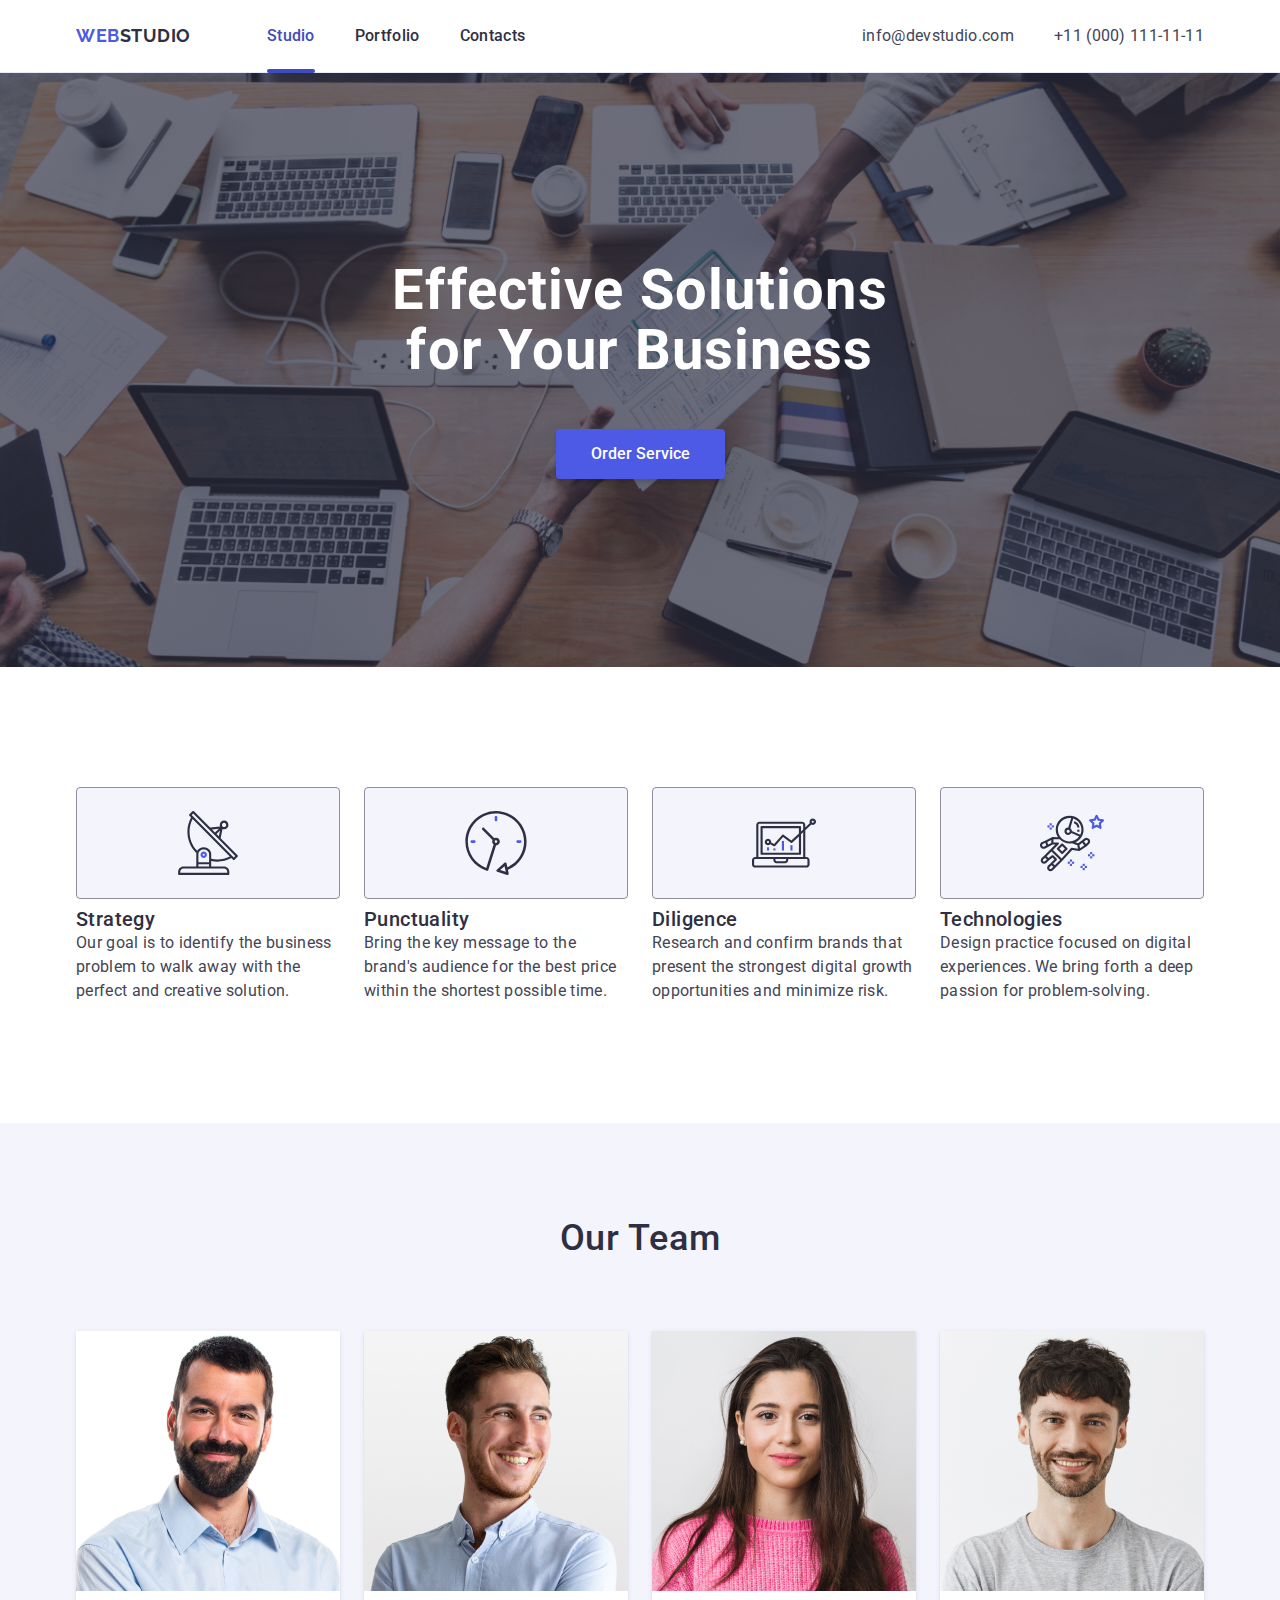
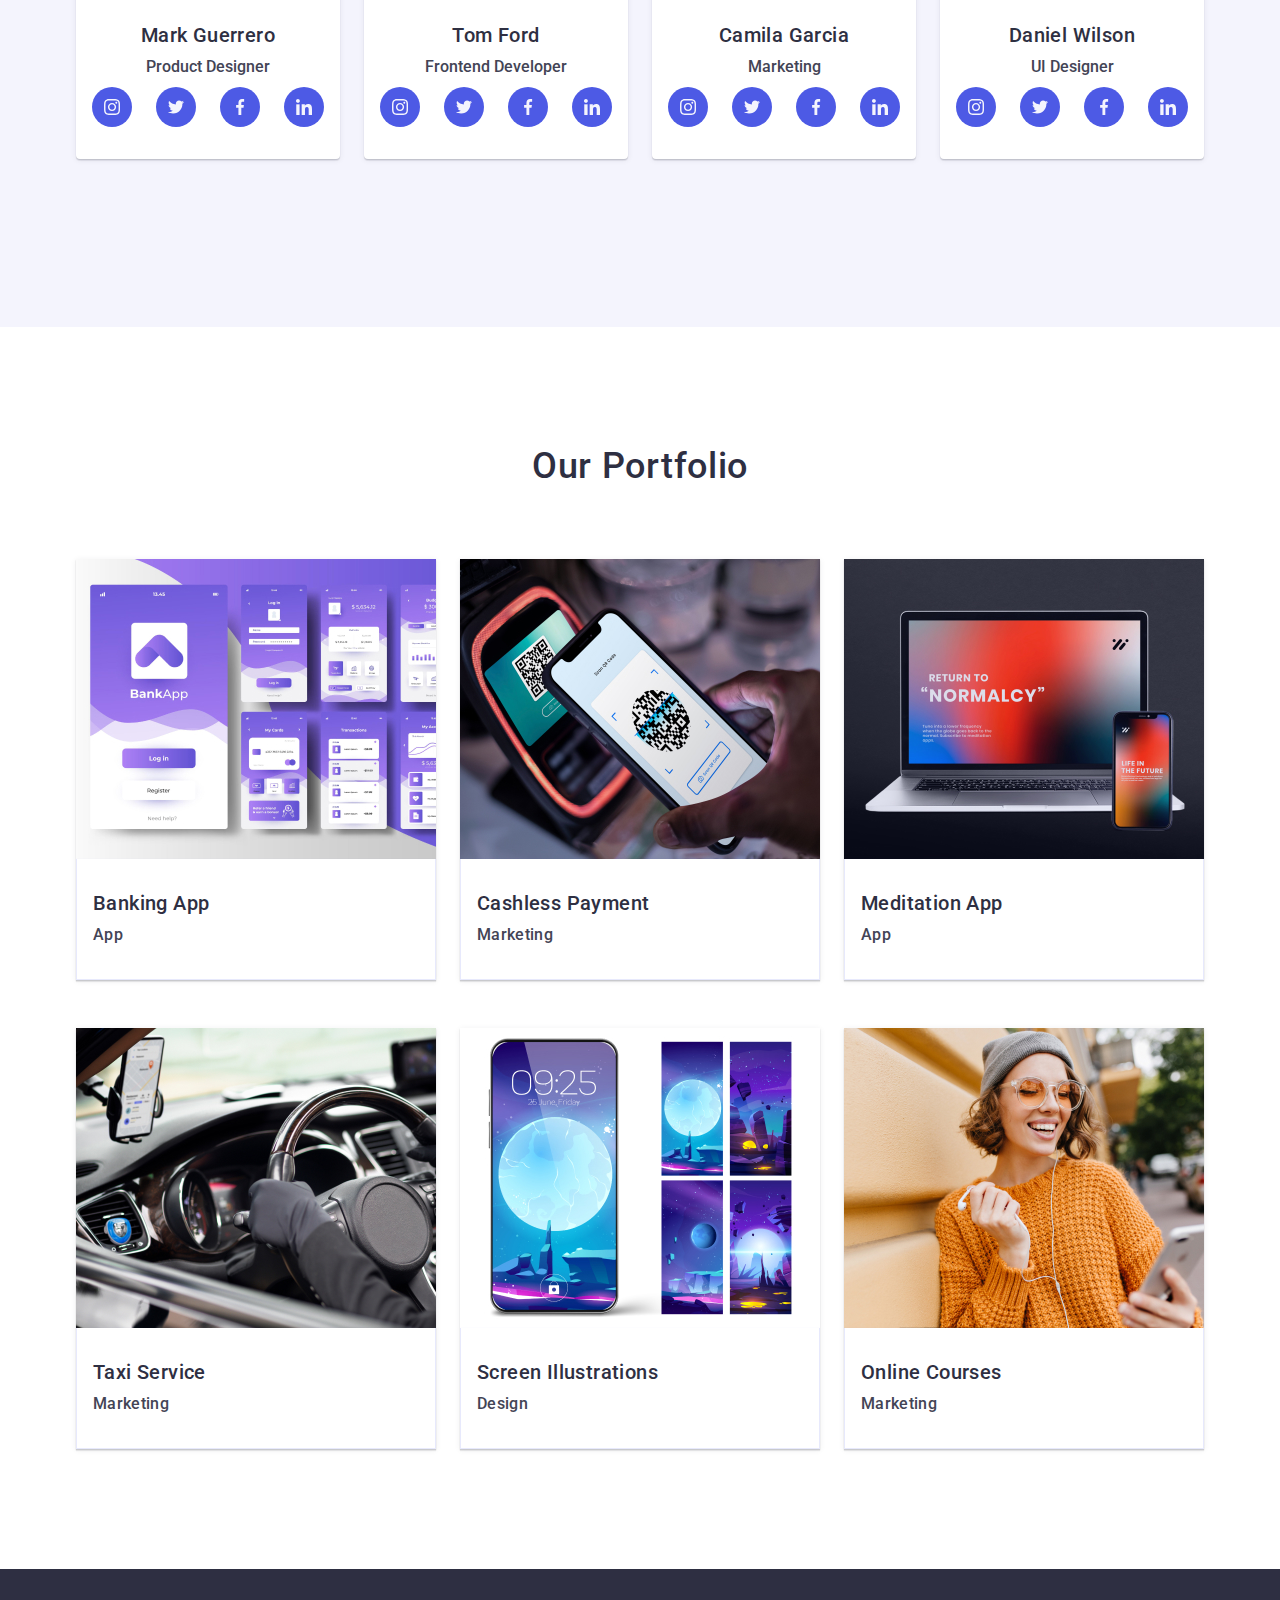
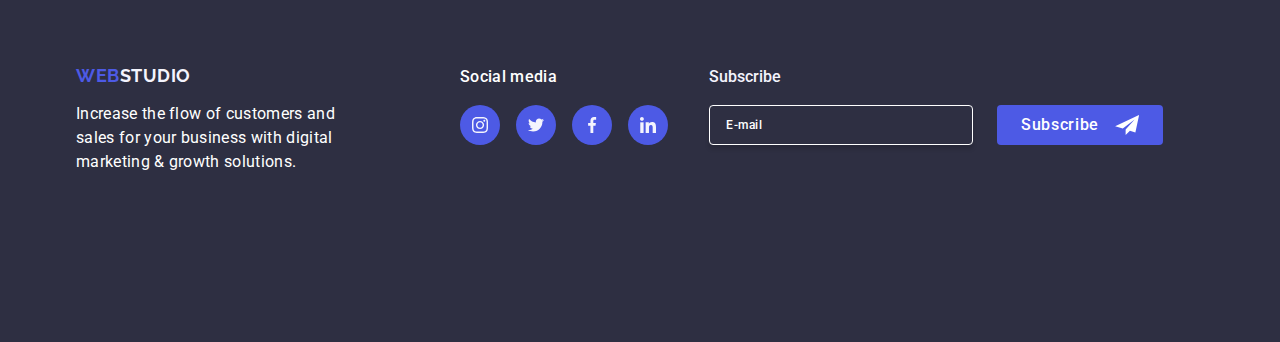
==== commit 5eb9b7aa: "add index file" ====
--- a/index.html
+++ b/index.html
@@ -568,7 +568,7 @@
           </ul>
         </div>
 
-        <div class="footer-modal-form hidden">
+        <div class="footer-modal-form">
           <p class="text-subscribe">Subscribe</p>
           <form class="footer-form">
             <label class="modal-footer">
--- a/css/styles.css
+++ b/css/styles.css
@@ -597,3 +597,186 @@
   background-color: #2e2f42;
   padding: 96px 0px;
 }
+.footer-wrapper {
+    display: flex;
+    flex-wrap: wrap;
+  }
+  @media only screen and (min-width: 768px) and (max-width: 1157px) {
+    .footer-wrapper {
+        margin-left: 100px;
+    }
+  }
+  .title-footer {
+    display: flex;
+    align-items: center;
+    justify-content: center;
+    font-family: 'Raleway', sans-serif;
+    color: #4d5ae5;
+    font-weight: 700;
+    font-size: 18px;
+    line-height: 1.17;
+    letter-spacing: 0.03em;
+    text-transform: uppercase;
+    margin-bottom: 16px;
+  }
+  @media only screen and (min-width: 768px) {
+    .title-footer {
+        display: inline-block;
+    } 
+}
+
+  .studio-footer {
+    color: #f4f4fd;
+  }
+  
+  .text-footer {
+    font-family: var(--font-family);
+    font-weight: 400;
+    font-size: 16px;
+    line-height: 150%;
+    letter-spacing: 0.02em;
+    color: #ffffff;
+    width: 288px;
+  }
+  @media only screen and (min-width: 768px) {
+    .text-footer {
+        width: 264px;
+        margin-right: 24px;
+        margin-bottom: 72px;
+    }
+  }
+  @media only screen and (min-width: 1158px) {
+    .text-footer {
+        width: 264px;
+        margin-right: 120px;
+    }
+  }
+
+  .social-footer {
+  margin-top: 72px;
+    font-weight: 500;
+    font-size: 16px;
+    line-height: 1.5;
+    letter-spacing: 0.02em;
+    margin-bottom: 16px;
+    color: #ffffff;
+  }
+  @media only screen and (min-width: 768px) {
+    .social-footer {
+        margin-top: 0;
+    }
+  }
+  .social-list-footer {
+    display: flex;
+    gap: 16px;
+    justify-content: center;
+    align-items: center;
+    list-style: none;
+    padding: 0;
+    margin: 0;
+  }
+  .social-links-footer {
+    display: flex;
+    width: 40px;
+    height: 40px;
+    background-color: #4d5ae5;
+    border-radius: 50%;
+    align-items: center;
+    justify-content: center;
+    transition: background-color 250ms cubic-bezier(0.4, 0, 0.2, 1);
+  }
+  .social-links-footer:hover,
+  .social-links-footer:focus {
+    background-color: #31d0aa;
+  }
+  
+  .icon {
+    fill: #f4f4fd;
+    transition: fill 250ms cubic-bezier(0.4, 0, 0.2, 1);
+  }
+  
+  .icon-footer {
+    width: 40px;
+    height: 40px;
+  }
+  .text-subscribe {
+    margin-bottom: 16px;
+
+  }
+
+ 
+  .footer-modal-form {
+    margin-top: 72px;
+  }
+  @media only screen and (min-width: 1158px) {
+    .footer-modal-form {
+margin: 0 auto;
+    }
+  }
+  .footer-form {
+    display: flex;
+    row-gap: 16px;
+  }
+  @media only screen and (min-width: 768px) {
+    .footer-form {
+
+        gap: 24px;
+      }
+      
+  }
+  .modal-footer-input {
+    width: 288px;
+    height: 40px;
+    border: 1px solid #fff;
+    background-color: transparent;
+    font-weight: 500;
+    font-size: 12px;
+    line-height: 2;
+    letter-spacing: 0.04em;
+    padding-left: 16px;
+    box-shadow: 0px 4px 4px rgba(0, 0, 0, 0.15);
+    color: #ffffff;
+    border-radius: 4px;
+    list-style: none;
+  }
+  @media only screen and (min-width: 768px) {
+    .modal-footer-input {
+        width: 264px;
+    }
+  }
+  .modal-footer-input::placeholder {
+    color: #ffffff;
+  }
+  .modal-footer-input:focus {
+    border: 1px solid #4d5ae5;
+  }
+  .button-footer {
+    font-family: 'Roboto', sans-serif;
+    display: flex;
+    justify-content: center;
+    align-items: center;
+    font-size: 16px;
+    line-height: 1.5;
+    font-weight: 500;
+    letter-spacing: 0.04em;
+    border-radius: 4px;
+    padding: 8px 24px;
+    min-width: 165px;
+    height: 40px;
+    background-color: #4d5ae5;
+    color: #ffffff;
+    cursor: pointer;
+    border: none;
+   
+  }
+  .button-footer svg {
+    margin-left: 16px;
+  }
+  .icon-btn {
+    display: flex;
+    justify-content: center;
+    align-items: center;
+    width: 24px;
+    height: 20px;
+    margin-left: 16px;
+  }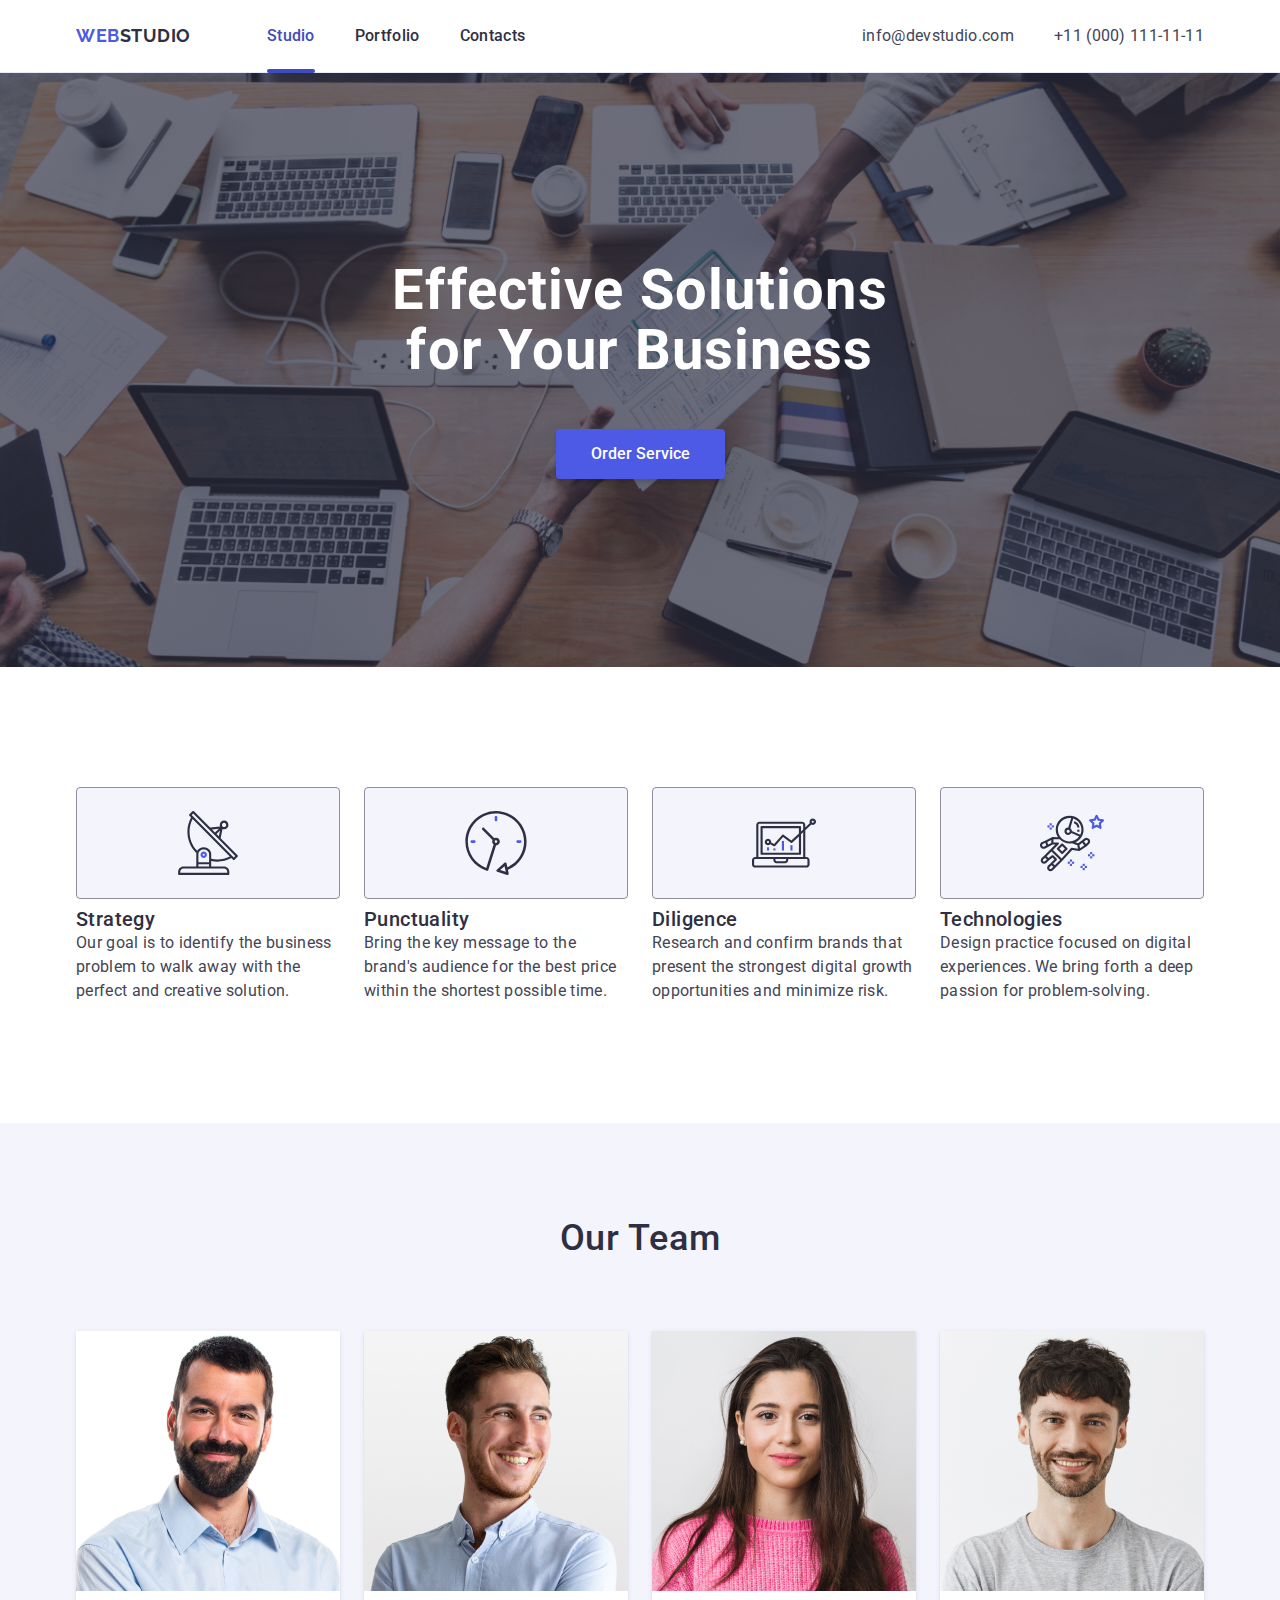
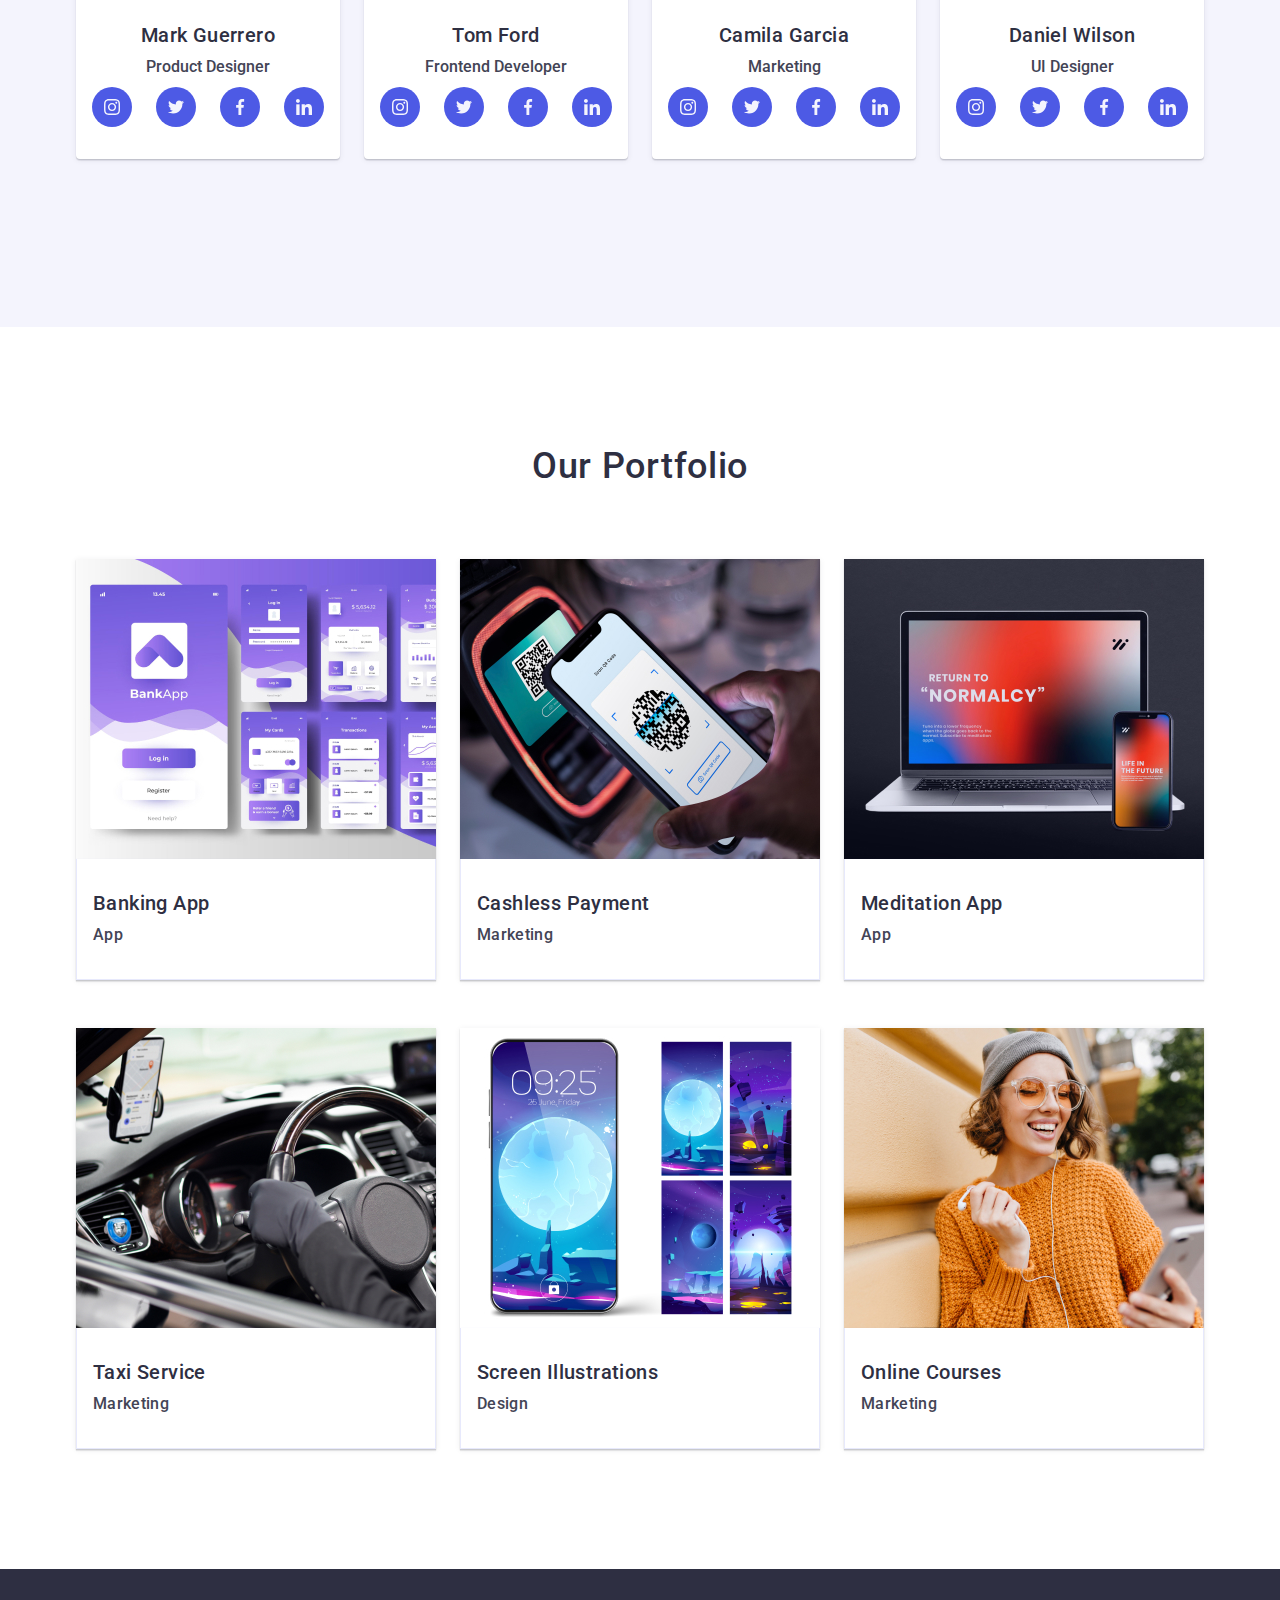
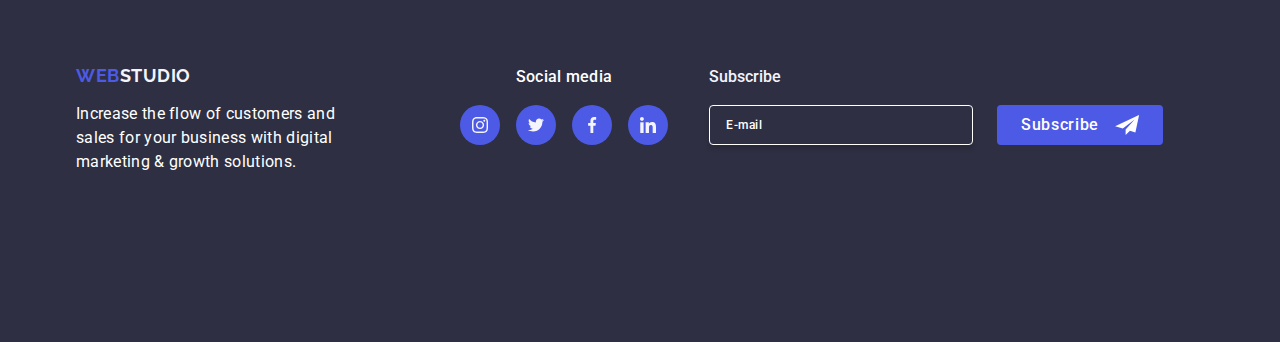
==== commit 17872761: "add index file" ====
--- a/index.html
+++ b/index.html
@@ -50,17 +50,100 @@
           </svg>
         </button>
       </div>
+
+      <div class="mobile-menu" data-menu>
+        <div class="container mobile-menu-container">
+          <button class="modal-btn" data-menu-close>
+            <svg class="icon-close" width="8" height="8">
+              <use href="./images/icons.svg#icon-close"></use>
+            </svg>
+          </button>
+          <nav class="mobile-menu-nav">
+            <ul class="nav-list-mobile">
+              <li><a class="nav-item-mobile nav-item-mobile-studio" href="">Studio</a></li>
+              <li><a class="nav-item-mobile" href="">Portfolio</a></li>
+              <li><a class="nav-item-mobile" href="">Contacts</a></li>
+            </ul>
+          </nav>
+          <address class="address-mobile">
+            <ul class="contact-list-mobile">
+              <li>
+                <a class="contact-info-mobile contact-info-mobile-mail" href="mailto:info@devstudio.com"
+                  >info@devstudio.com</a
+                >
+              </li>
+              <li>
+                <a class="contact-info-mobile" href="tel:+110001111111"
+                  >+11 (000) 111-11-11</a
+                >
+              </li>
+            </ul>
+          </address>
+          <div>
+            <ul class="social-list-mobile">
+              <li class="list-icon icon-footer">
+                <a
+                  class="social-links-mobile"
+                  href="./index.html"
+                  target="_blank"
+                  rel="noopener noreferrer"
+                >
+                  <svg class="icon" width="24" height="24">
+                    <use href="./images/icons.svg#icon-instagram"></use>
+                  </svg>
+                </a>
+              </li>
+              <li class="list-icon icon-footer">
+                <a
+                  class="social-links-mobile"
+                  href="https://www.twitter.com"
+                  target="_blank"
+                  rel="noopener noreferrer"
+                >
+                  <svg class="icon" width="24" height="24">
+                    <use href="./images/icons.svg#icon-twitter"></use>
+                  </svg>
+                </a>
+              </li>
+              <li class="list-icon icon-footer">
+                <a
+                  class="social-links-mobile"
+                  href="./index.html"
+                  target="_blank"
+                  rel="noopener noreferrer"
+                >
+                  <svg class="icon" width="24" height="24">
+                    <use href="./images/icons.svg#icon-facebook"></use>
+                  </svg>
+                </a>
+              </li>
+              <li class="list-icon icon-footer">
+                <a
+                  class="social-links-mobile"
+                  href="./index.html"
+                  target="_blank"
+                  rel="noopener noreferrer"
+                >
+                  <svg class="icon" width="24" height="24">
+                    <use href="./images/icons.svg#icon-linkedin"></use>
+                  </svg>
+                </a>
+              </li>
+            </ul>
+          </div>
+        </div>
+      </div>
     </header>
 
     <main>
-      <section class="hero-img ">
+      <section class="hero-img">
         <div class="container">
           <h1 class="caption">Effective Solutions for Your Business</h1>
-          <button class="button-service" type="button">Order Service</button>
+          <button class="button-service" type="button" data-modal-open>Order Service</button>
         </div>
       </section>
 
-      <section class="section-items ">
+      <section class="section-items">
         <div class="container">
           <h2 class="visually-hidden">Key Principles of Growth</h2>
           <ul class="section-item">
@@ -590,9 +673,9 @@
         </div>
       </div>
     </footer>
-    <div class="backdrop is-open hidden">
+    <div class="backdrop is-open hidden"  data-modal>
       <div class="modal">
-        <button class="modal-btn" type="button">
+        <button class="modal-btn" type="button" data-modal-close>
           <svg class="icon-close" width="8" height="8">
             <use href="./images/icons.svg#icon-close"></use>
           </svg>
@@ -679,5 +762,7 @@
         </form>
       </div>
     </div>
+    <script src="./js/modal.js"></script>
+    <script src="./js/menu.js"></script>
   </body>
 </html>
--- a/css/styles.css
+++ b/css/styles.css
@@ -600,6 +600,7 @@
 .footer-wrapper {
     display: flex;
     flex-wrap: wrap;
+    justify-content: center;
   }
   @media only screen and (min-width: 768px) and (max-width: 1157px) {
     .footer-wrapper {
@@ -660,6 +661,7 @@
     letter-spacing: 0.02em;
     margin-bottom: 16px;
     color: #ffffff;
+    text-align: center;
   }
   @media only screen and (min-width: 768px) {
     .social-footer {
@@ -700,8 +702,14 @@
     height: 40px;
   }
   .text-subscribe {
+    text-align: center;
     margin-bottom: 16px;
 
+  }
+  @media only screen and (min-width: 768px) {
+    .text-subscribe {
+text-align: left;
+    }
   }
 
  
@@ -716,6 +724,9 @@
   .footer-form {
     display: flex;
     row-gap: 16px;
+flex-wrap: wrap;
+text-align: center;
+justify-content: center;
   }
   @media only screen and (min-width: 768px) {
     .footer-form {
@@ -779,4 +790,304 @@
     width: 24px;
     height: 20px;
     margin-left: 16px;
-  }+  }
+  .mobile-menu {
+    position: fixed;
+    top: 0;
+    left: 0;
+    width: 100%;
+    height: 100%;
+    background-color: #fff;
+    opacity: 0;
+    visibility: hidden;
+    pointer-events: none;
+    transition: opacity 250ms cubic-bezier(0.4, 0, 0.2, 1),
+    visibility 250ms cubic-bezier(0.4, 0, 0.2, 1);
+  }
+  .mobile-menu.is-open {
+    opacity: 1;
+    visibility: visible;
+    pointer-events: auto;
+  }
+  .mobile-menu-container {
+  position: relative;
+  padding-top: 72px;
+  padding-bottom: 40px;
+  display: flex;
+  flex-direction: column;
+  width: 100%;
+
+  }
+  .mobile-menu-close {
+    position: absolute;
+    top: 24px;
+    right: 24px;
+  }
+  .mobile-menu-nav {
+   margin: 0;
+   padding: 0;
+   width: 100%;
+  }
+  @media only screen and (min-width: 768px) {
+    .mobile-menu {
+      display: none;
+    }
+  }
+.nav-list-mobile {
+display: flex;
+flex-direction: column;
+  row-gap: 40px;
+  padding: 0;
+  margin: 0;
+align-items: flex-start;
+}
+
+.nav-item-mobile {
+  font-family: "Roboto", sans-serif;
+font-weight: 700;
+font-size: 36px;
+line-height: 1.11111;
+letter-spacing: 0.02em;
+color: #2e2f42;
+text-align: left;
+}
+.nav-item-mobile-studio {
+  color: #404bbf;
+}
+.address-mobile {
+  font-style: normal;
+  margin-right: auto;
+}
+.contact-list-mobile {
+  display: flex;
+  flex-direction: column;
+  row-gap: 24px;
+  margin-top: 168px;
+ margin-bottom: 48px;
+text-align: left;
+}
+.contact-info-mobile {
+  font-family: "Roboto", sans-serif;
+font-weight: 500;
+font-size: 20px;
+line-height: 1.2;
+letter-spacing: 0.02em;
+color: #434455;
+}
+.contact-info-mobile-mail {
+  color: #404bbf;
+}
+
+.social-list-mobile {
+  display: flex;
+  gap: 40px;
+  justify-content: center;
+  align-items: center;
+  list-style: none;
+  padding: 0;
+  margin: 0;
+}
+.social-links-mobile {
+  display: flex;
+  width: 40px;
+  height: 40px;
+  background-color: #4d5ae5;
+  border-radius: 50%; align-items: center;
+  justify-content: center;
+  transition: background-color 250ms cubic-bezier(0.4, 0, 0.2, 1);
+}
+.backdrop {
+  position: fixed;
+  top: 0;
+  left: 0;
+  width: 100%;
+  height: 100%;
+  background-color: rgba(46, 47, 66, 0.4);
+  opacity: 0;
+  visibility: hidden;
+  pointer-events: none;
+  transition: opacity 250ms cubic-bezier(0.4, 0, 0.2, 1),
+    visibility 250ms cubic-bezier(0.4, 0, 0.2, 1);
+}
+.backdrop.is-open {
+  opacity: 1;
+  visibility: visible;
+  pointer-events: auto;
+}
+.modal {
+  position: absolute;
+  top: 50%;
+  left: 50%;
+  width: 408px;
+  min-height: 584px;
+  border-radius: 4px;
+  background-color: #fcfcfc;
+  box-shadow: 0 1px 1px 0 rgba(0, 0, 0, 0.14), 0 1px 3px 0 rgba(0, 0, 0, 0.12),
+    0 2px 1px 0 rgba(0, 0, 0, 0.2);
+  transform: translate(-50%, -50%);
+  padding: 40px;
+  transition: transform 250ms cubic-bezier(0.4, 0, 0.2, 1);
+  padding: 72px 24px 24px 24px;
+}
+
+.modal-btn {
+  display: flex;
+  justify-content: center;
+  align-items: center;
+  position: absolute;
+  cursor: pointer;
+  border-radius: 50%;
+  top: 24px;
+  right: 24px;
+  width: 24px;
+  height: 24px;
+  background-color: #e7e9fc;
+  padding: 0;
+  border: 1px solid rgba(0, 0, 0, 0.1);
+  transition-property: border-color, background-color;
+  transition: background-color 250ms cubic-bezier(0.4, 0, 0.2, 1),
+    border 250ms cubic-bezier(0.4, 0, 0.2, 1);
+}
+.modal-btn:focus,
+.modal-btn:hover {
+  border: none;
+  background-color: #404bbf;
+  fill: #ffffff;
+}
+.icon-close {
+  transition: fill 250ms cubic-bezier(0.4, 0, 0.2, 1);
+}
+
+.modal-caption {
+  margin-bottom: 16px;
+  text-align: center;
+  letter-spacing: 0.02em;
+  color: #2e2f42;
+}
+
+.modal-form-field {
+  margin-bottom: 8px; 
+}
+.modal-form-label {
+  display: block;
+  margin-bottom: 4px;
+  font-size: 12px;
+  line-height: 1.17;
+  letter-spacing: 0.04em;
+  color: #8e8f99;
+}
+.modal-form-wrapper {
+  position: relative;
+}
+
+.modal-form-input {
+  border: 1px solid rgba(46, 47, 66, 0.4);
+  border-radius: 4px;
+  width: 100%;
+  height: 40px;
+  padding: 8px 16px;
+  outline: transparent;
+  padding-left: 38px;
+  transition: 300ms;
+  transition: border-color 250ms cubic-bezier(0.4, 0, 0.2, 1);
+  background-color: transparent;
+}
+.modal-form-input:focus {
+  border-color: #4d5ae5;
+}
+.modal-form-input:focus + .icon-modal {
+  fill: #4d5ae5;
+}
+.modal-form-comment {
+  margin-bottom: 16px;
+}
+.modal-form-input-comment {
+  font-size: 12px;
+  line-height: 1.16667;
+  letter-spacing: 0.04em;
+  padding-left: 16px;
+  height: 120px;
+}
+
+.icon-modal {
+  position: absolute;
+  top: 50%;
+  left: 16px;
+  transform: translateY(-50%);
+  pointer-events: none;
+  transition: fill 250ms cubic-bezier(0.4, 0, 0.2, 1);
+}
+.icon-modal:hover,
+.icon-modal:focus {
+  fill: #ffffff;
+}
+
+.modal-form-message {
+  font-weight: 400;
+  font-size: 12px;
+  line-height: 1.17;
+  letter-spacing: 0.04em;
+  border: 1px solid rgba(46, 47, 66, 0.4);
+  color: rgba(46, 47, 66, 0.4);
+  border-radius: 4px;
+  width: 100%;
+  height: 120px;
+  resize: none;
+  padding: 8px 16px;
+  outline: transparent;
+  transition: 300ms;
+  background-color: transparent;
+  transition: border-color 250ms cubic-bezier(0.4, 0, 0.2, 1);
+}
+.modal-form-message:focus {
+  border-color: #4d5ae5;
+}
+.modal-form-message::placeholder {
+  color: rgba(46, 47, 66, 0.4);
+}
+input[type='checkbox']:checked + .modal-form-policy-text> .modal-form-checkbox {
+  background-color: #404bbf;;
+  border-color: #4d5ae5;
+  border: none;
+  fill: #f4f4fd;
+}
+.modal-form-policy {
+  margin-bottom: 24px;
+}
+.modal-form-policy-text {
+  font-size: 12px;
+  line-height: 1.17;
+  letter-spacing: 0.04em;
+  color: #8e8f99;
+}
+.modal-form-checkbox {
+  display: inline-flex;
+  justify-content: center;
+  align-items: center;
+  border-radius: 2px;
+  border: 1px solid rgba(46, 47, 66, 0.4);
+  cursor: pointer;
+  margin-right: 8px;
+  width: 16px;
+  height: 16px;
+  transition: background-color 250ms cubic-bezier(0.4, 0, 0.2, 1),
+    border 250ms cubic-bezier(0.4, 0, 0.2, 1),
+    fill 250ms cubic-bezier(0.4, 0, 0.2, 1);
+  fill: transparent;
+}
+
+.modal-form-policy-link {
+  line-height: 1.33333;
+  text-decoration: underline;
+  text-decoration-skip-ink: none;
+  color: #4d5ae5;
+  line-height: 1.33333;
+  text-decoration: underline;
+  text-decoration-skip-ink: none;
+  color: #4d5ae5;
+}
+input:checked + .modal-form-policy-text .modal-form-checkbox {
+  background-color: #404bbf;
+  border: none;
+  fill: #f4f4fd;
+}
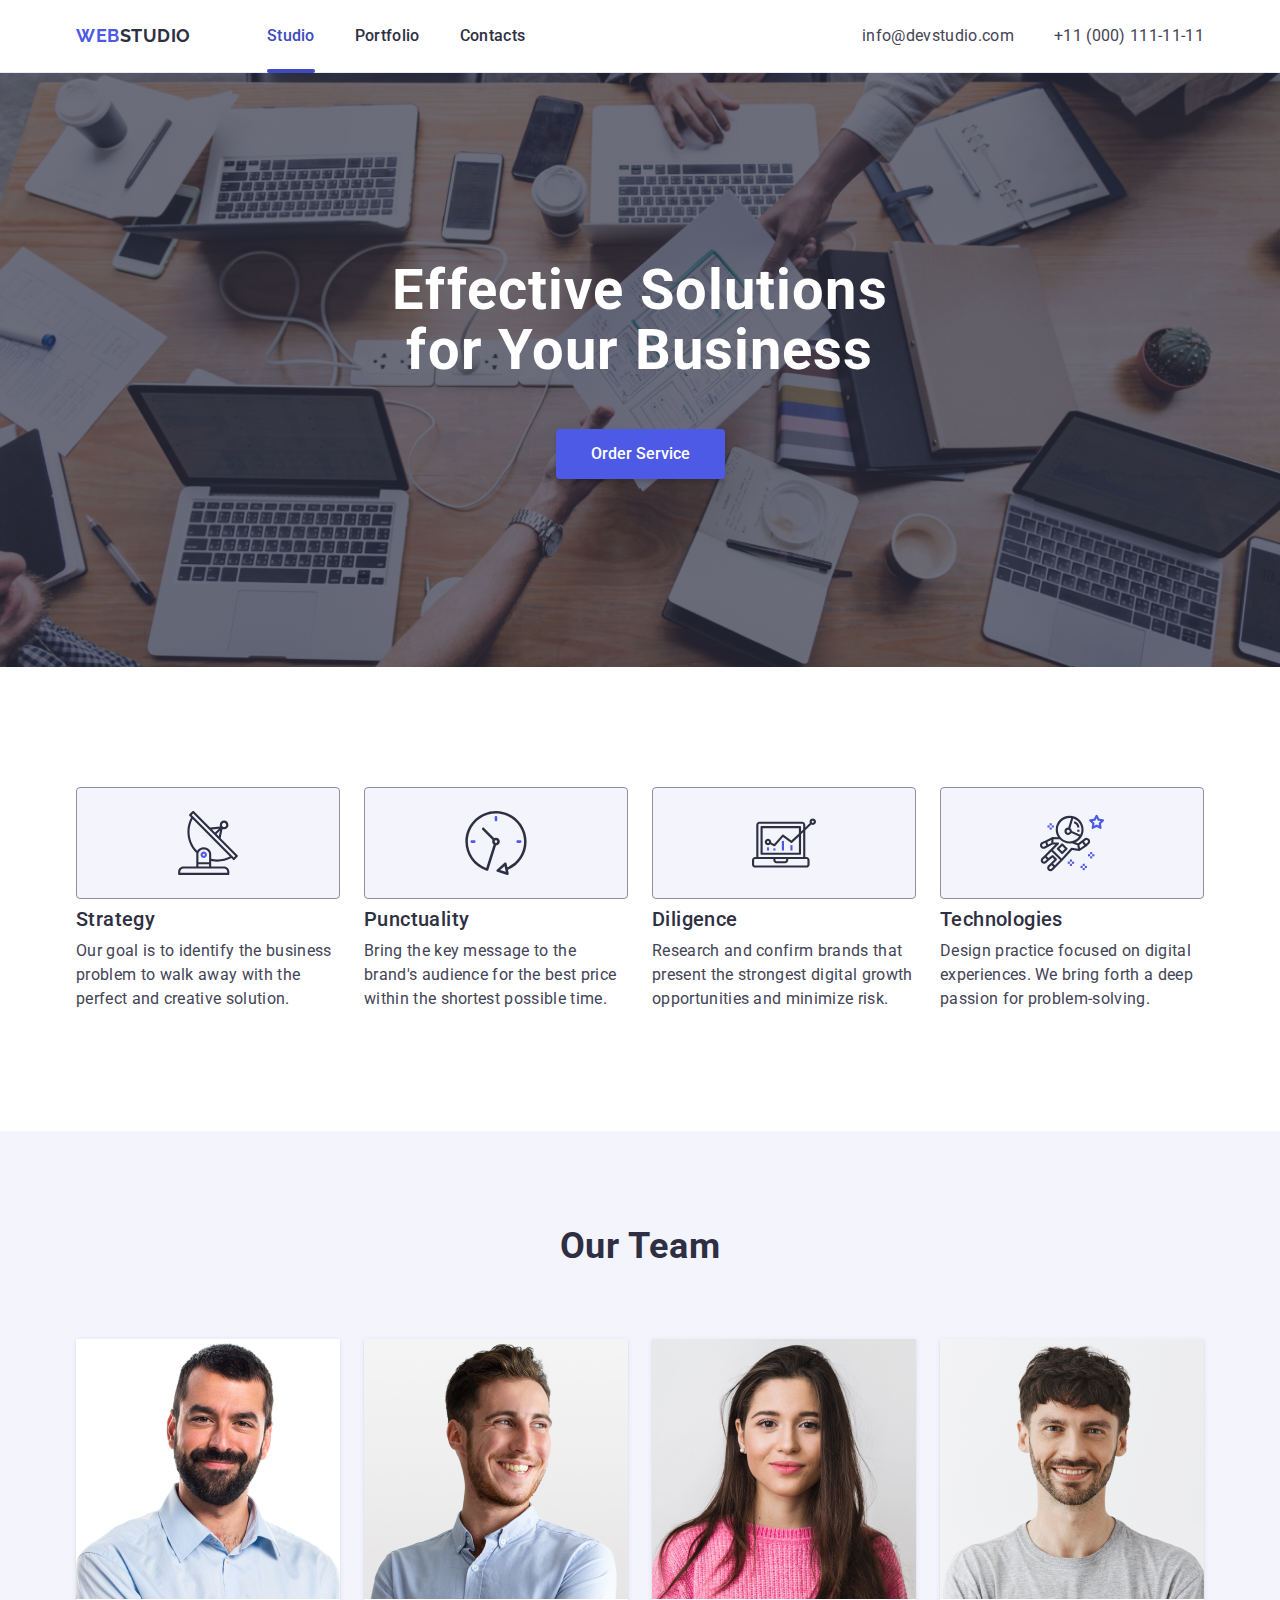
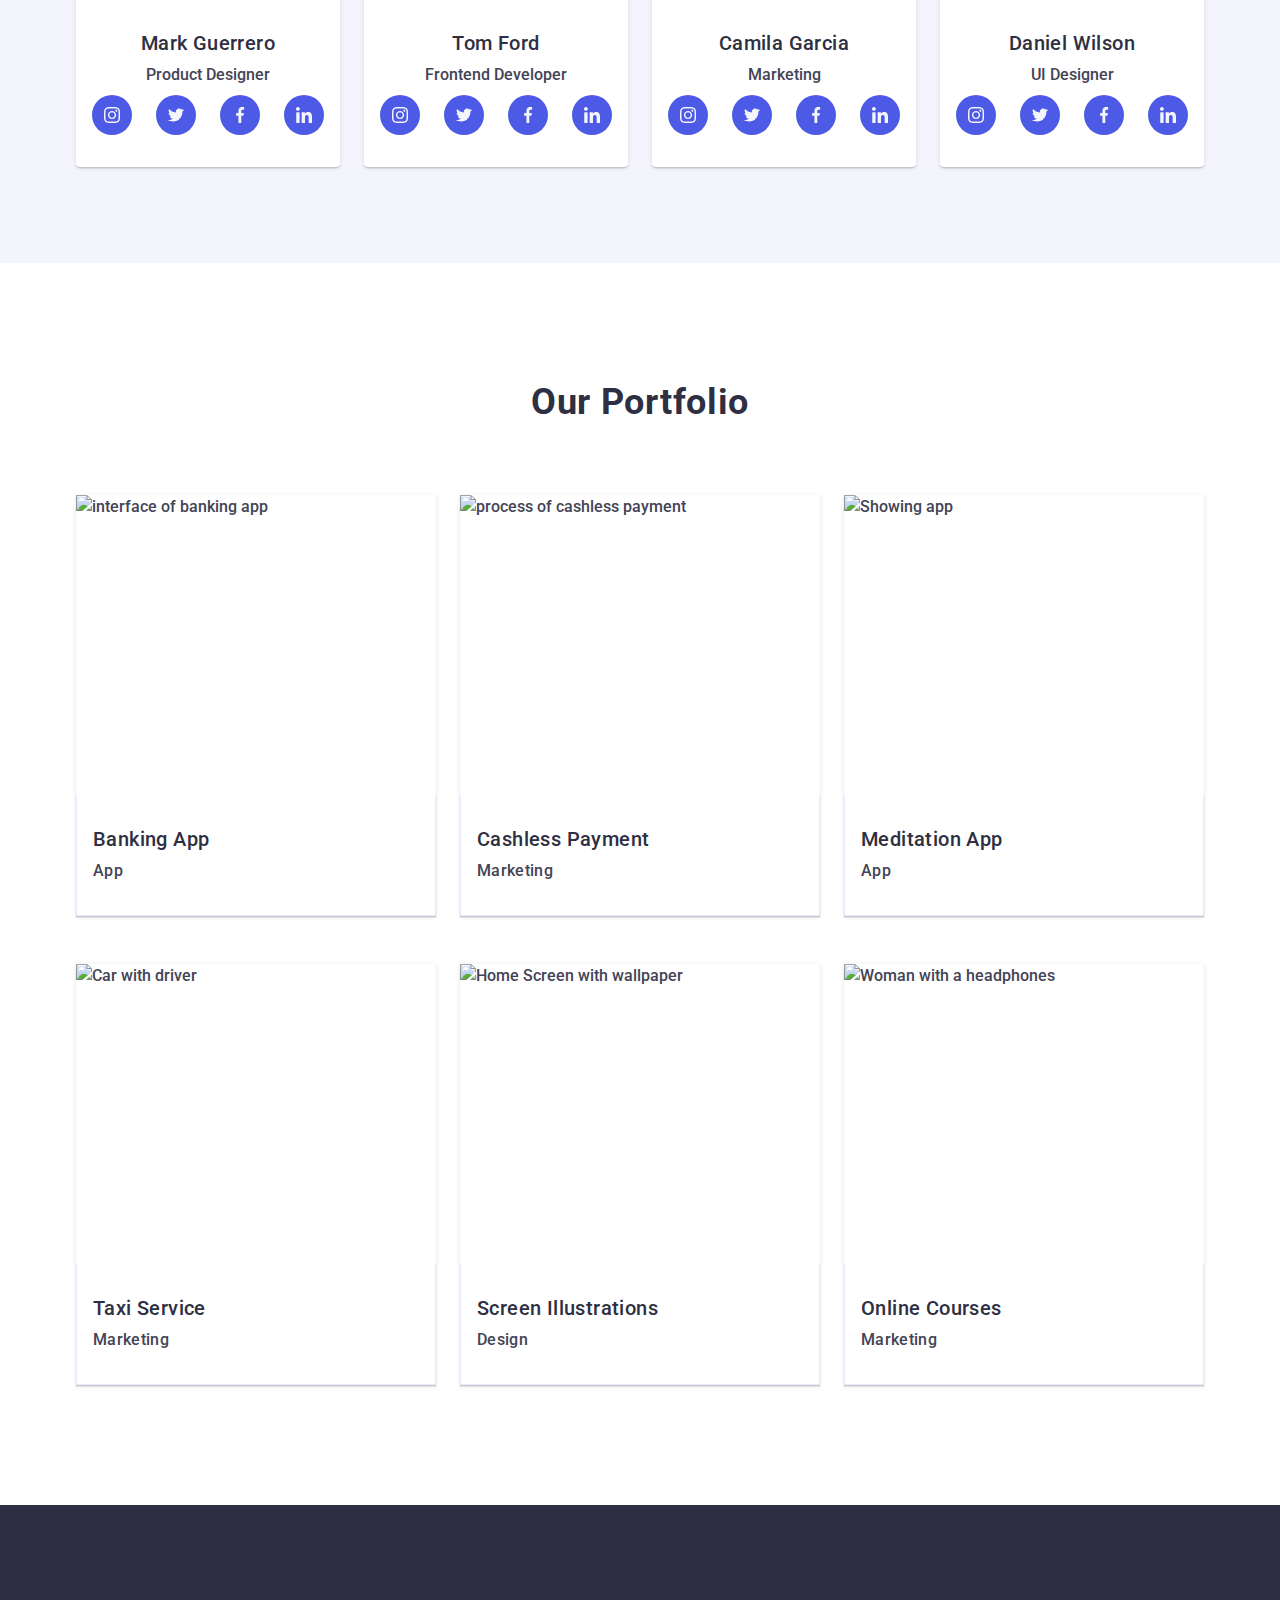
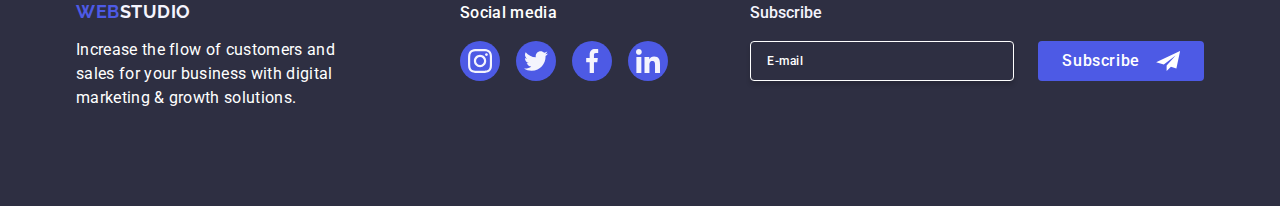
==== commit 783b2222: "add index file" ====
--- a/index.html
+++ b/index.html
@@ -60,7 +60,11 @@
           </button>
           <nav class="mobile-menu-nav">
             <ul class="nav-list-mobile">
-              <li><a class="nav-item-mobile nav-item-mobile-studio" href="">Studio</a></li>
+              <li>
+                <a class="nav-item-mobile nav-item-mobile-studio" href=""
+                  >Studio</a
+                >
+              </li>
               <li><a class="nav-item-mobile" href="">Portfolio</a></li>
               <li><a class="nav-item-mobile" href="">Contacts</a></li>
             </ul>
@@ -68,69 +72,69 @@
           <address class="address-mobile">
             <ul class="contact-list-mobile">
               <li>
-                <a class="contact-info-mobile contact-info-mobile-mail" href="mailto:info@devstudio.com"
-                  >info@devstudio.com</a
+                <a
+                  class="contact-info-mobile contact-info-mobile-tel"
+                  href="tel:+110001111111"
+                  >+11 (000) 111-11-11</a
                 >
               </li>
               <li>
-                <a class="contact-info-mobile" href="tel:+110001111111"
-                  >+11 (000) 111-11-11</a
+                <a class="contact-info-mobile" href="mailto:info@devstudio.com"
+                  >info@devstudio.com</a
                 >
               </li>
             </ul>
           </address>
-          <div>
-            <ul class="social-list-mobile">
-              <li class="list-icon icon-footer">
-                <a
-                  class="social-links-mobile"
-                  href="./index.html"
-                  target="_blank"
-                  rel="noopener noreferrer"
-                >
-                  <svg class="icon" width="24" height="24">
-                    <use href="./images/icons.svg#icon-instagram"></use>
-                  </svg>
-                </a>
-              </li>
-              <li class="list-icon icon-footer">
-                <a
-                  class="social-links-mobile"
-                  href="https://www.twitter.com"
-                  target="_blank"
-                  rel="noopener noreferrer"
-                >
-                  <svg class="icon" width="24" height="24">
-                    <use href="./images/icons.svg#icon-twitter"></use>
-                  </svg>
-                </a>
-              </li>
-              <li class="list-icon icon-footer">
-                <a
-                  class="social-links-mobile"
-                  href="./index.html"
-                  target="_blank"
-                  rel="noopener noreferrer"
-                >
-                  <svg class="icon" width="24" height="24">
-                    <use href="./images/icons.svg#icon-facebook"></use>
-                  </svg>
-                </a>
-              </li>
-              <li class="list-icon icon-footer">
-                <a
-                  class="social-links-mobile"
-                  href="./index.html"
-                  target="_blank"
-                  rel="noopener noreferrer"
-                >
-                  <svg class="icon" width="24" height="24">
-                    <use href="./images/icons.svg#icon-linkedin"></use>
-                  </svg>
-                </a>
-              </li>
-            </ul>
-          </div>
+          <ul class="social-list-mobile">
+            <li class="list-icon icon-footer">
+              <a
+                class="social-links-mobile"
+                href="./index.html"
+                target="_blank"
+                rel="noopener noreferrer"
+              >
+                <svg class="icon" width="24" height="24">
+                  <use href="./images/icons.svg#icon-instagram"></use>
+                </svg>
+              </a>
+            </li>
+            <li class="list-icon icon-footer">
+              <a
+                class="social-links-mobile"
+                href="https://www.twitter.com"
+                target="_blank"
+                rel="noopener noreferrer"
+              >
+                <svg class="icon" width="24" height="24">
+                  <use href="./images/icons.svg#icon-twitter"></use>
+                </svg>
+              </a>
+            </li>
+            <li class="list-icon icon-footer">
+              <a
+                class="social-links-mobile"
+                href="./index.html"
+                target="_blank"
+                rel="noopener noreferrer"
+              >
+                <svg class="icon" width="24" height="24">
+                  <use href="./images/icons.svg#icon-facebook"></use>
+                </svg>
+              </a>
+            </li>
+            <li class="list-icon icon-footer">
+              <a
+                class="social-links-mobile"
+                href="./index.html"
+                target="_blank"
+                rel="noopener noreferrer"
+              >
+                <svg class="icon" width="24" height="24">
+                  <use href="./images/icons.svg#icon-linkedin"></use>
+                </svg>
+              </a>
+            </li>
+          </ul>
         </div>
       </div>
     </header>
@@ -139,7 +143,9 @@
       <section class="hero-img">
         <div class="container">
           <h1 class="caption">Effective Solutions for Your Business</h1>
-          <button class="button-service" type="button" data-modal-open>Order Service</button>
+          <button class="button-service" type="button" data-modal-open>
+            Order Service
+          </button>
         </div>
       </section>
 
@@ -205,7 +211,11 @@
           <ul class="team">
             <li class="co-workers">
               <img
-                src="./images/Mark_Guerrero.jpg"
+                srcset="
+                  ./images/team-img/img-mark.jpg 1x,
+                  ./images/team-img/img-mark@2x.jpg 2x
+                "
+                src="./images/team-img/img-mark.jpg"
                 alt="Picture of Mark Guerrero"
                 width="264"
                 height="260"
@@ -268,7 +278,11 @@
 
             <li class="co-workers">
               <img
-                src="./images/Tom_Ford.jpg"
+              srcset="
+              ./images/team-img/img-tom.jpg 1x,
+              ./images/team-img/img-tom@2x.jpg 2x
+            "
+                src="./images/team-img/img-tom.jpg"
                 alt="Picture of Tom Ford"
                 width="264"
                 height="260"
@@ -331,7 +345,11 @@
 
             <li class="co-workers">
               <img
-                src="./images/Camila_Garcia.jpg"
+              srcset="
+              ./images/team-img/img-camila.jpg 1x,
+              ./images/team-img/img-camila@2x.jpg 2x
+            "
+                src="./images/team-img/img-camila.jpg"
                 alt="Picture of Camila Garcia"
                 width="264"
                 height="260"
@@ -394,7 +412,11 @@
 
             <li class="co-workers">
               <img
-                src="./images/Daniel_Wilson.jpg"
+              srcset="
+              ./images/team-img/img-daniel.jpg 1x,
+              ./images/team-img/img-daniel@2x.jpg 2x
+            "
+                src="./images/team-img/img-daniel.jpg"
                 alt="Picture of Daniel Wilson"
                 width="264"
                 height="260"
@@ -466,7 +488,11 @@
             <li class="list-item-portfolio">
               <div class="overlay-div">
                 <img
-                  src="./images/banking.jpg"
+                srcset="
+                ./images/team-img/img-banking.jpg 1x,
+                ./images/team-img/img-banking@2x.jpg 2x
+              "
+                  src="./images/portfolio-img/img-banking.jpg"
                   alt="interface of banking app"
                   width="360"
                   height="300"
@@ -485,7 +511,11 @@
             <li class="list-item-portfolio">
               <div class="overlay-div">
                 <img
-                  src="./images/Cashless-Payment.jpg"
+                srcset="
+                ./images/team-img/img-cashless.jpg 1x,
+                ./images/team-img/img-cashless@2x.jpg 2x
+              "
+                  src="./images/portfolio-img/img-cashless.jpg"
                   alt="process of cashless payment"
                   width="360"
                   height="300"
@@ -504,7 +534,11 @@
             <li class="list-item-portfolio">
               <div class="overlay-div">
                 <img
-                  src="./images/Meditation-App.jpg"
+                srcset="
+                ./images/team-img/img-meditation.jpg 1x,
+                ./images/team-img/img-meditation@2x.jpg 2x
+              "
+                  src="./images/portfolio-img/img-meditation.jpg"
                   alt="Showing app"
                   width="360"
                   height="300"
@@ -524,7 +558,11 @@
             <li class="list-item-portfolio">
               <div class="overlay-div">
                 <img
-                  src="./images/Taxi-Service.jpg"
+                srcset="
+                ./images/team-img/img-taxi.jpg 1x,
+                ./images/team-img/img-taxi@2x.jpg 2x
+              "
+                  src="./images/portfolio-img/img-taxi.jpg"
                   alt="Car with driver"
                   width="360"
                   height="300"
@@ -544,7 +582,11 @@
             <li class="list-item-portfolio">
               <div class="overlay-div">
                 <img
-                  src="./images/Screen-Illustrations.jpg"
+                srcset="
+                ./images/team-img/img-screen.jpg 1x,
+                ./images/team-img/img-screen@2x.jpg 2x
+              "
+                  src="./images/portfolio-img/img-screen.jpg"
                   alt="Home Screen with wallpaper"
                   width="360"
                   height="300"
@@ -564,7 +606,11 @@
             <li class="list-item-portfolio">
               <div class="overlay-div">
                 <img
-                  src="./images/Online-Courses.jpg"
+                srcset="
+                ./images/team-img/img-online.jpg 1x,
+                ./images/team-img/img-online@2x.jpg 2x
+              "
+                  src="./images/portfolio-img/img-online.jpg"
                   alt="Woman with a headphones"
                   width="360"
                   height="300"
@@ -673,7 +719,7 @@
         </div>
       </div>
     </footer>
-    <div class="backdrop is-open hidden"  data-modal>
+    <div class="backdrop is-open hidden" data-modal>
       <div class="modal">
         <button class="modal-btn" type="button" data-modal-close>
           <svg class="icon-close" width="8" height="8">
--- a/css/styles.css
+++ b/css/styles.css
@@ -217,7 +217,7 @@
       rgba(46, 47, 66, 0.7),
       rgba(46, 47, 66, 0.7)
     ),
-    url(../images/Dark-bg_mob@1x.jpg);
+    url(../images/hero-img/Dark-bg_mob@1x.jpg);
   padding: 72px 0;
   background-size: cover;
   background-position: center;
@@ -232,7 +232,7 @@
         rgba(46, 47, 66, 0.7),
         rgba(46, 47, 66, 0.7)
       ),
-      url(../images/Dark-bg_tab@1x.jpg);
+      url(../images/hero-img/Dark-bg_tab@1x.jpg);
   }
 }
 @media only screen and (min-width: 1158px) {
@@ -243,7 +243,7 @@
         rgba(46, 47, 66, 0.7),
         rgba(46, 47, 66, 0.7)
       ),
-      url(../images/people-office\ 1_des@1x.jpg);
+      url(../images/hero-img/people-office\ 1_des@1x.jpg);
   }
 }
 .caption {
@@ -353,7 +353,6 @@
   }
 }
 .subject {
-  display: flex;
   font-family: 'Roboto', sans-serif;
   font-weight: 700;
   font-size: 36px;
@@ -361,7 +360,12 @@
   letter-spacing: 0.02em;
   text-align: center;
   color: #2e2f42;
-  gap: 8px;
+  margin-bottom: 8px;
+}
+@media only screen and (min-width: 768px) {
+  .subject {
+  text-align: left;
+  }
 }
 @media only screen and (min-width: 1158px) {
   .subject {
@@ -371,7 +375,6 @@
   }
 }
 .text {
-  display: flex;
   font-family: 'Roboto', sans-serif;
   font-weight: 500;
   font-size: 16px;
@@ -391,7 +394,7 @@
   padding: 96px 0;
 }
 .team-item {
-  font-weight: 700px;
+  font-weight: 700;
   font-size: 36px;
   line-height: 1.11;
   text-align: center;
@@ -405,10 +408,17 @@
   align-items: center;
   justify-content: center;
   flex-wrap: wrap;
+  row-gap: 72px;
 }
 @media only screen and (min-width: 768px) {
   .team {
-    gap: 24px;
+    gap: 64px 24px;
+    margin: 0;
+  }
+}
+@media only screen and (min-width: 1158px) {
+  .team {
+    gap: none;
   }
 }
 
@@ -420,9 +430,7 @@
     0 1px 1px 0 rgba(46, 47, 66, 0.16), 0 1px 6px 0 rgba(46, 47, 66, 0.08);
   border-radius: 0px 0px 4px 4px;
 }
-.co-workers {
-  margin-bottom: 72px;
-}
+
 @media only screen and (min-width: 768px) {
   .co-workers {
     max-width: 264px;
@@ -475,8 +483,6 @@
 }
 
 .icon {
-  width: 16px;
-  height: 16px;
   fill: #ffffff;
 }
 .section-portfolio {
@@ -489,6 +495,7 @@
 }
 
 .portfolio {
+  font-weight: 700;
   font-size: 36px;
   line-height: 1.11;
   text-align: center;
@@ -551,9 +558,11 @@
   }
   .list-item-portfolio:hover {
     box-shadow: 0px 1px 6px rgba(46, 47, 66, 0.08),
-      0px 1px 1px rgba(46, 47, 66, 0.16), 0px 2px 1px rgba(46, 47, 66, 0.08);
-  }
-}
+     0px 1px 1px rgba(46, 47, 66, 0.16), 0px 2px 1px rgba(46, 47, 66, 0.08);
+  }
+}
+
+
 
 .overlay-div {
   position: relative;
@@ -601,10 +610,13 @@
     display: flex;
     flex-wrap: wrap;
     justify-content: center;
+    row-gap: 72px;
   }
   @media only screen and (min-width: 768px) and (max-width: 1157px) {
     .footer-wrapper {
-        margin-left: 100px;
+      justify-content: flex-start;
+        padding-left: 108px;
+        gap: 72px 24px;
     }
   }
   .title-footer {
@@ -642,8 +654,7 @@
   @media only screen and (min-width: 768px) {
     .text-footer {
         width: 264px;
-        margin-right: 24px;
-        margin-bottom: 72px;
+      
     }
   }
   @media only screen and (min-width: 1158px) {
@@ -652,9 +663,10 @@
         margin-right: 120px;
     }
   }
-
+.text-list {
+ 
+}
   .social-footer {
-  margin-top: 72px;
     font-weight: 500;
     font-size: 16px;
     line-height: 1.5;
@@ -665,6 +677,7 @@
   }
   @media only screen and (min-width: 768px) {
     .social-footer {
+      text-align: left;
         margin-top: 0;
     }
   }
@@ -714,11 +727,11 @@
 
  
   .footer-modal-form {
-    margin-top: 72px;
+ 
   }
   @media only screen and (min-width: 1158px) {
     .footer-modal-form {
-margin: 0 auto;
+margin-left:  auto;
     }
   }
   .footer-form {
@@ -815,7 +828,7 @@
   padding-bottom: 40px;
   display: flex;
   flex-direction: column;
-  width: 100%;
+  height: 100%;
 
   }
   .mobile-menu-close {
@@ -827,6 +840,7 @@
    margin: 0;
    padding: 0;
    width: 100%;
+   margin-bottom: auto;
   }
   @media only screen and (min-width: 768px) {
     .mobile-menu {
@@ -856,14 +870,12 @@
 }
 .address-mobile {
   font-style: normal;
-  margin-right: auto;
+  margin-bottom: 48px;
 }
 .contact-list-mobile {
   display: flex;
   flex-direction: column;
   row-gap: 24px;
-  margin-top: 168px;
- margin-bottom: 48px;
 text-align: left;
 }
 .contact-info-mobile {
@@ -874,7 +886,7 @@
 letter-spacing: 0.02em;
 color: #434455;
 }
-.contact-info-mobile-mail {
+.contact-info-mobile-tel {
   color: #404bbf;
 }
 
@@ -918,16 +930,23 @@
   position: absolute;
   top: 50%;
   left: 50%;
-  width: 408px;
-  min-height: 584px;
+  width: 288px;
+  min-height: 623px;
   border-radius: 4px;
   background-color: #fcfcfc;
   box-shadow: 0 1px 1px 0 rgba(0, 0, 0, 0.14), 0 1px 3px 0 rgba(0, 0, 0, 0.12),
     0 2px 1px 0 rgba(0, 0, 0, 0.2);
   transform: translate(-50%, -50%);
-  padding: 40px;
+  padding: 16px;
   transition: transform 250ms cubic-bezier(0.4, 0, 0.2, 1);
   padding: 72px 24px 24px 24px;
+}
+@media only screen and (min-width: 768px) {
+ .modal {
+width: 408px;
+min-height: 584px;
+padding: 40px;
+  }
 }
 
 .modal-btn {
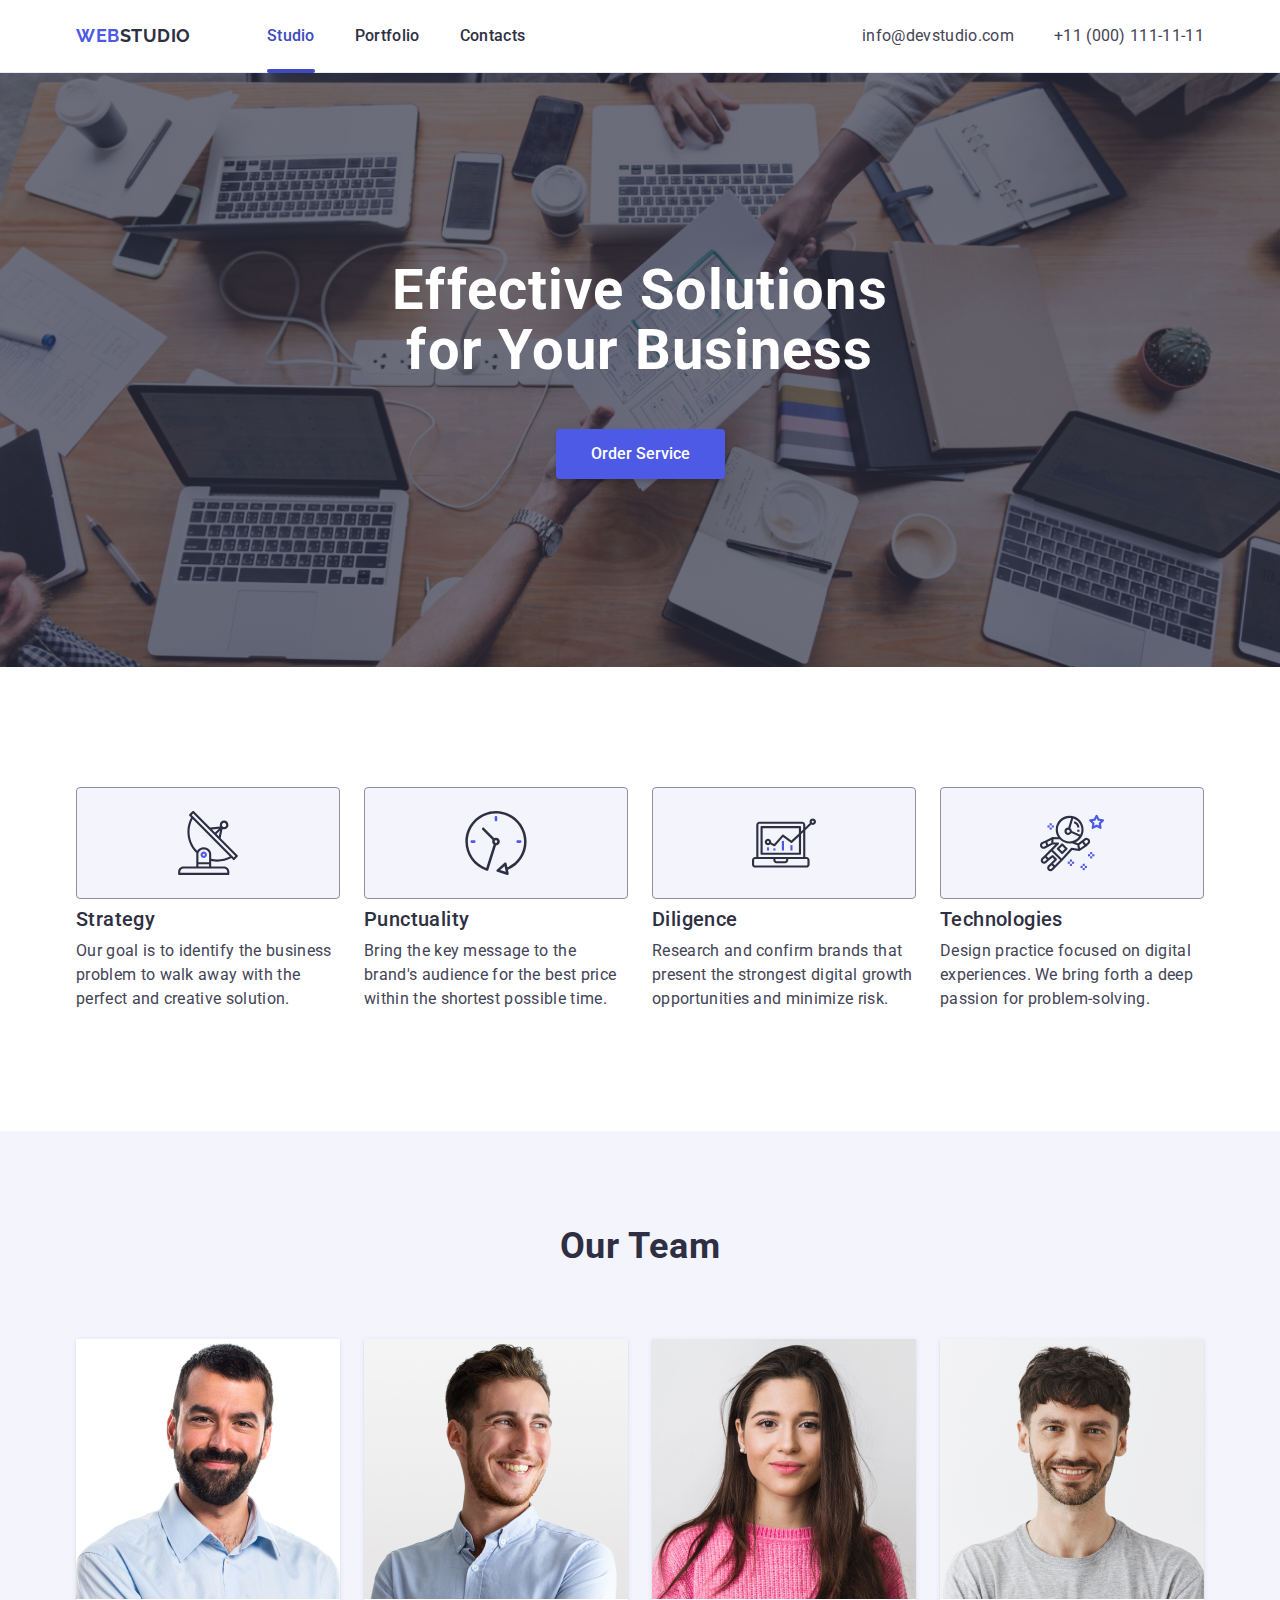
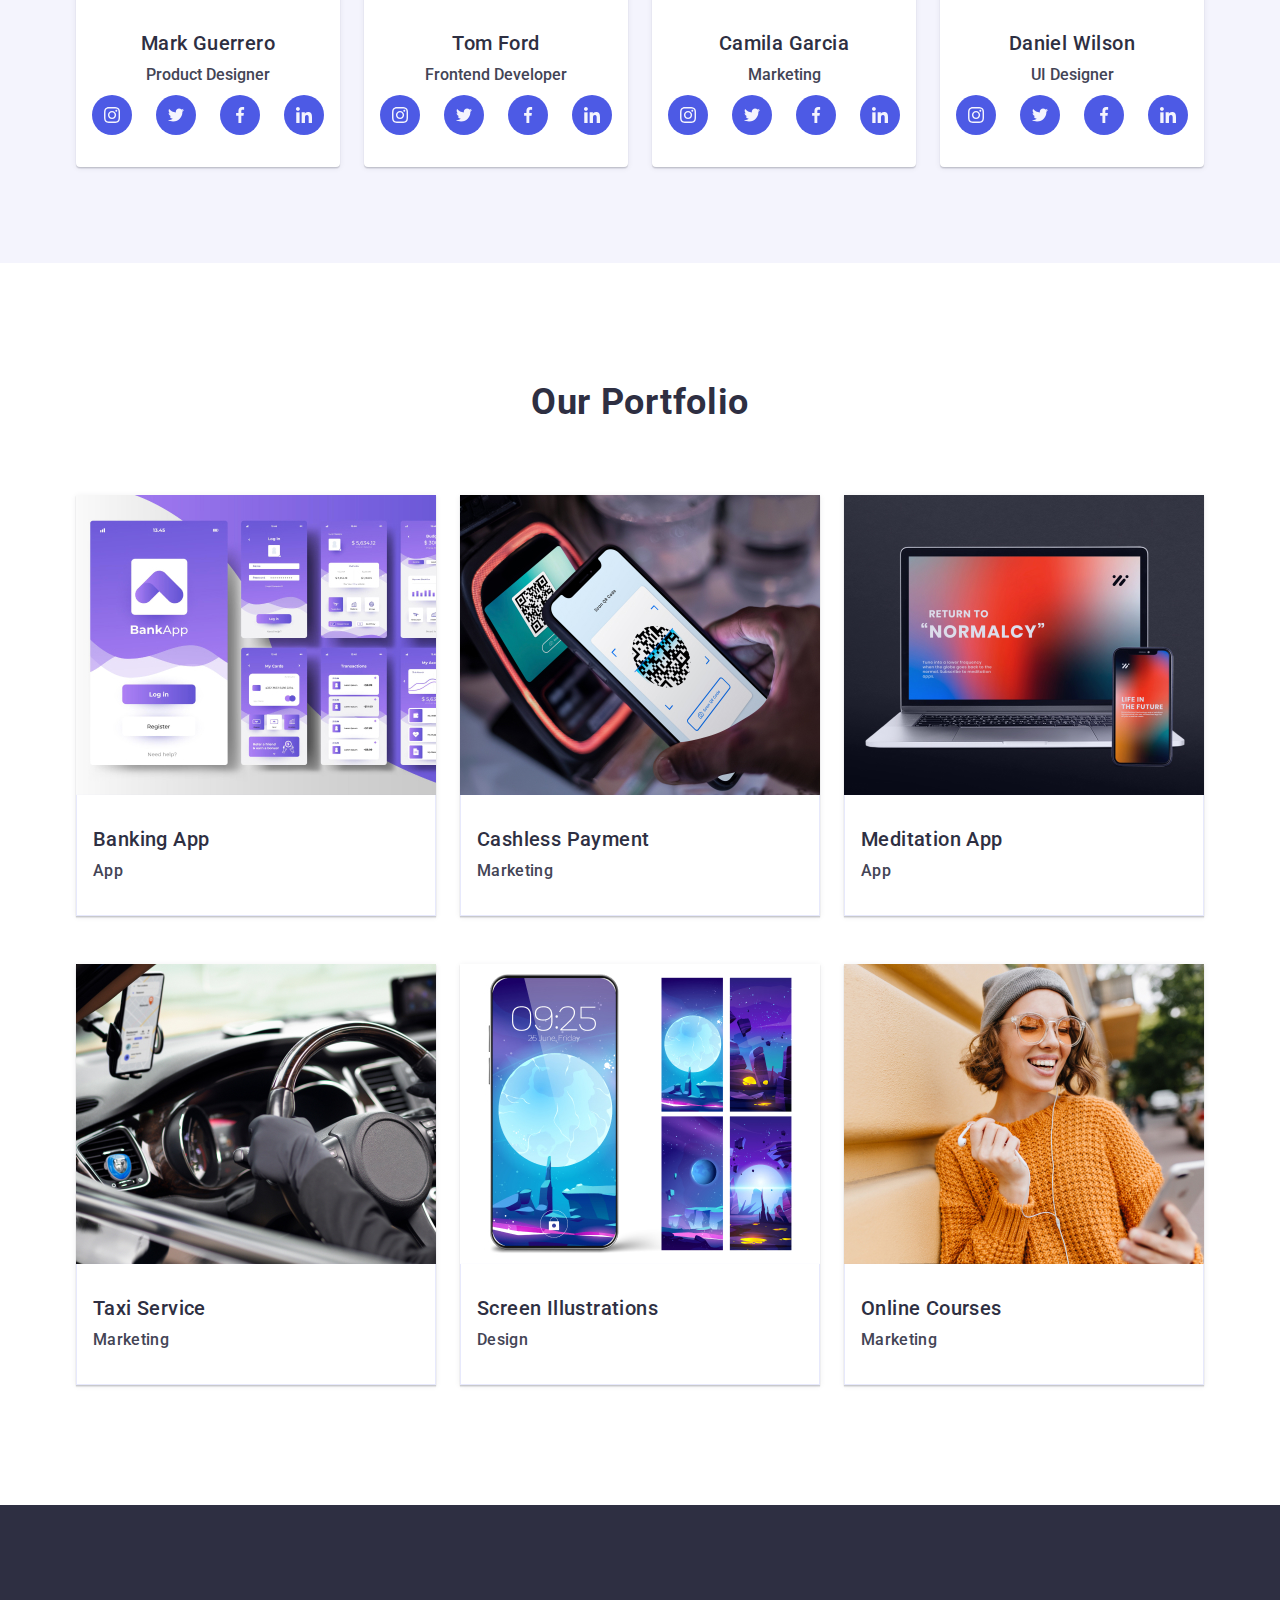
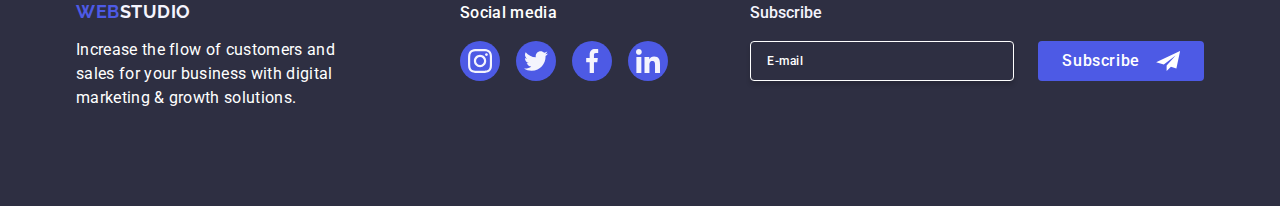
==== commit 866fab64: "add index file" ====
--- a/index.html
+++ b/index.html
@@ -212,7 +212,7 @@
             <li class="co-workers">
               <img
                 srcset="
-                  ./images/team-img/img-mark.jpg 1x,
+                  ./images/team-img/img-mark.jpg    1x,
                   ./images/team-img/img-mark@2x.jpg 2x
                 "
                 src="./images/team-img/img-mark.jpg"
@@ -278,10 +278,10 @@
 
             <li class="co-workers">
               <img
-              srcset="
-              ./images/team-img/img-tom.jpg 1x,
-              ./images/team-img/img-tom@2x.jpg 2x
-            "
+                srcset="
+                  ./images/team-img/img-tom.jpg    1x,
+                  ./images/team-img/img-tom@2x.jpg 2x
+                "
                 src="./images/team-img/img-tom.jpg"
                 alt="Picture of Tom Ford"
                 width="264"
@@ -345,10 +345,10 @@
 
             <li class="co-workers">
               <img
-              srcset="
-              ./images/team-img/img-camila.jpg 1x,
-              ./images/team-img/img-camila@2x.jpg 2x
-            "
+                srcset="
+                  ./images/team-img/img-camila.jpg    1x,
+                  ./images/team-img/img-camila@2x.jpg 2x
+                "
                 src="./images/team-img/img-camila.jpg"
                 alt="Picture of Camila Garcia"
                 width="264"
@@ -412,10 +412,10 @@
 
             <li class="co-workers">
               <img
-              srcset="
-              ./images/team-img/img-daniel.jpg 1x,
-              ./images/team-img/img-daniel@2x.jpg 2x
-            "
+                srcset="
+                  ./images/team-img/img-daniel.jpg    1x,
+                  ./images/team-img/img-daniel@2x.jpg 2x
+                "
                 src="./images/team-img/img-daniel.jpg"
                 alt="Picture of Daniel Wilson"
                 width="264"
@@ -487,21 +487,40 @@
           <ul class="list-portfolio">
             <li class="list-item-portfolio">
               <div class="overlay-div">
-                <img
-                srcset="
-                ./images/team-img/img-banking.jpg 1x,
-                ./images/team-img/img-banking@2x.jpg 2x
-              "
-                  src="./images/portfolio-img/img-banking.jpg"
-                  alt="interface of banking app"
-                  width="360"
-                  height="300"
-                />
-                <p class="overlay">
-                  14 Stylish and User-Friendly App Design Concepts · Task
-                  Manager App · Calorie Tracker App · Exotic Fruit Ecommerce App
-                  · Cloud Storage App
-                </p>
+                <picture>
+                  <source
+                    media="(min-width: 1158px)"
+                    srcset="
+                      ./images/portfolio-img/img-banking.jpg 1x,
+                      ./images/portfolio-img/img-banking-des@2x.jpg 2x
+                    "
+                  />
+                  <source
+                    media="(min-width: 768px)"
+                    srcset="
+                      ./images/portfolio-img/img-banking-tab.jpg 1x,
+                      ./images/portfolio-img/img-banking-tab@2x.jpg 2x
+                    "
+                  />
+                  <source
+                    media="(min-width: 320px)"
+                    srcset="
+                      ./images/portfolio-img/img-banking-mob.jpg 1x,
+                      ./images/portfolio-img/img-banking-mob@2x.jpg 2x
+                    "
+                  />
+                  <img
+                    src="./images/portfolio-img/img-banking.jpg"
+                    alt="interface of banking app"
+                    width="360"
+                    height="300"
+                  />
+                  <p class="overlay">
+                    14 Stylish and User-Friendly App Design Concepts · Task
+                    Manager App · Calorie Tracker App · Exotic Fruit Ecommerce
+                    App · Cloud Storage App
+                  </p>
+                </picture>
               </div>
               <div class="item-portfolio">
                 <h3 class="title-portfolio">Banking App</h3>
@@ -510,11 +529,29 @@
             </li>
             <li class="list-item-portfolio">
               <div class="overlay-div">
+                <picture>
+                  <source
+                    media="(min-width: 1158px)"
+                    srcset="
+                      ./images/portfolio-img/img-cashless.jpg 1x,
+                      ./images/portfolio-img/img-cashless-des@2x.jpg 2x
+                    "
+                  />
+                  <source
+                    media="(min-width: 768px)"
+                    srcset="
+                      ./images/portfolio-img/img-cashless-tab.jpg 1x,
+                      ./images/portfolio-img/img-cashless-tab@2x.jpg 2x
+                    "
+                  />
+                  <source
+                    media="(min-width: 320px)"
+                    srcset="
+                      ./images/portfolio-img/img-cashless-mob.jpg 1x,
+                      ./images/portfolio-img/img-cashless-mob@2x.jpg 2x
+                    "
+                  />
                 <img
-                srcset="
-                ./images/team-img/img-cashless.jpg 1x,
-                ./images/team-img/img-cashless@2x.jpg 2x
-              "
                   src="./images/portfolio-img/img-cashless.jpg"
                   alt="process of cashless payment"
                   width="360"
@@ -525,6 +562,7 @@
                   Manager App · Calorie Tracker App · Exotic Fruit Ecommerce App
                   · Cloud Storage App
                 </p>
+              </picture>
               </div>
               <div class="item-portfolio">
                 <h3 class="title-portfolio">Cashless Payment</h3>
@@ -533,11 +571,29 @@
             </li>
             <li class="list-item-portfolio">
               <div class="overlay-div">
+                <picture>
+                  <source
+                    media="(min-width: 1158px)"
+                    srcset="
+                      ./images/portfolio-img/img-meditation.jpg 1x,
+                      ./images/portfolio-img/img-meditation-des@2x.jpg 2x
+                    "
+                  />
+                  <source
+                    media="(min-width: 768px)"
+                    srcset="
+                      ./images/portfolio-img/img-meditation-tab.jpg 1x,
+                      ./images/portfolio-img/img-meditation-tab@2x.jpg 2x
+                    "
+                  />
+                  <source
+                    media="(min-width: 320px)"
+                    srcset="
+                      ./images/portfolio-img/img-meditation-mob.jpg 1x,
+                      ./images/portfolio-img/img-meditation-mob@2x.jpg 2x
+                    "
+                  />
                 <img
-                srcset="
-                ./images/team-img/img-meditation.jpg 1x,
-                ./images/team-img/img-meditation@2x.jpg 2x
-              "
                   src="./images/portfolio-img/img-meditation.jpg"
                   alt="Showing app"
                   width="360"
@@ -548,6 +604,7 @@
                   Manager App · Calorie Tracker App · Exotic Fruit Ecommerce App
                   · Cloud Storage App
                 </p>
+                </picture>
               </div>
               <div class="item-portfolio">
                 <h3 class="title-portfolio">Meditation App</h3>
@@ -557,11 +614,29 @@
 
             <li class="list-item-portfolio">
               <div class="overlay-div">
+                <picture>
+                  <source
+                    media="(min-width: 1158px)"
+                    srcset="
+                      ./images/portfolio-img/img-taxi.jpg 1x,
+                      ./images/portfolio-img/img-taxi-des@2x.jpg 2x
+                    "
+                  />
+                  <source
+                    media="(min-width: 768px)"
+                    srcset="
+                      ./images/portfolio-img/img-taxi-tab.jpg 1x,
+                      ./images/portfolio-img/img-taxi-tab@2x.jpg 2x
+                    "
+                  />
+                  <source
+                    media="(min-width: 320px)"
+                    srcset="
+                      ./images/portfolio-img/img-taxi-mob.jpg 1x,
+                      ./images/portfolio-img/img-taxi-mob@2x.jpg 2x
+                    "
+                  />
                 <img
-                srcset="
-                ./images/team-img/img-taxi.jpg 1x,
-                ./images/team-img/img-taxi@2x.jpg 2x
-              "
                   src="./images/portfolio-img/img-taxi.jpg"
                   alt="Car with driver"
                   width="360"
@@ -572,6 +647,7 @@
                   Manager App · Calorie Tracker App · Exotic Fruit Ecommerce App
                   · Cloud Storage App
                 </p>
+                </picture>
               </div>
               <div class="item-portfolio">
                 <h3 class="title-portfolio">Taxi Service</h3>
@@ -581,11 +657,29 @@
 
             <li class="list-item-portfolio">
               <div class="overlay-div">
+                <picture>
+                  <source
+                    media="(min-width: 1158px)"
+                    srcset="
+                      ./images/portfolio-img/img-screen.jpg 1x,
+                      ./images/portfolio-img/img-screen-des@2x.jpg 2x
+                    "
+                  />
+                  <source
+                    media="(min-width: 768px)"
+                    srcset="
+                      ./images/portfolio-img/img-screen-tab.jpg 1x,
+                      ./images/portfolio-img/img-screen-tab@2x.jpg 2x
+                    "
+                  />
+                  <source
+                    media="(min-width: 320px)"
+                    srcset="
+                      ./images/portfolio-img/img-screen-mob.jpg 1x,
+                      ./images/portfolio-img/img-screen-mob@2x.jpg 2x
+                    "
+                  />
                 <img
-                srcset="
-                ./images/team-img/img-screen.jpg 1x,
-                ./images/team-img/img-screen@2x.jpg 2x
-              "
                   src="./images/portfolio-img/img-screen.jpg"
                   alt="Home Screen with wallpaper"
                   width="360"
@@ -596,6 +690,7 @@
                   Manager App · Calorie Tracker App · Exotic Fruit Ecommerce App
                   · Cloud Storage App
                 </p>
+                </picture>
               </div>
               <div class="item-portfolio">
                 <h3 class="title-portfolio">Screen Illustrations</h3>
@@ -605,11 +700,29 @@
 
             <li class="list-item-portfolio">
               <div class="overlay-div">
+                <picture>
+                  <source
+                    media="(min-width: 1158px)"
+                    srcset="
+                      ./images/portfolio-img/img-online.jpg 1x,
+                      ./images/portfolio-img/img-online-des@2x.jpg 2x
+                    "
+                  />
+                  <source
+                    media="(min-width: 768px)"
+                    srcset="
+                      ./images/portfolio-img/img-online-tab.jpg 1x,
+                      ./images/portfolio-img/img-online-tab@2x.jpg 2x
+                    "
+                  />
+                  <source
+                    media="(min-width: 320px)"
+                    srcset="
+                      ./images/portfolio-img/img-online-mob.jpg 1x,
+                      ./images/portfolio-img/img-online-mob@2x.jpg 2x
+                    "
+                  />
                 <img
-                srcset="
-                ./images/team-img/img-online.jpg 1x,
-                ./images/team-img/img-online@2x.jpg 2x
-              "
                   src="./images/portfolio-img/img-online.jpg"
                   alt="Woman with a headphones"
                   width="360"
@@ -620,6 +733,7 @@
                   Manager App · Calorie Tracker App · Exotic Fruit Ecommerce App
                   · Cloud Storage App
                 </p>
+                </picture>
               </div>
               <div class="item-portfolio">
                 <h3 class="title-portfolio">Online Courses</h3>
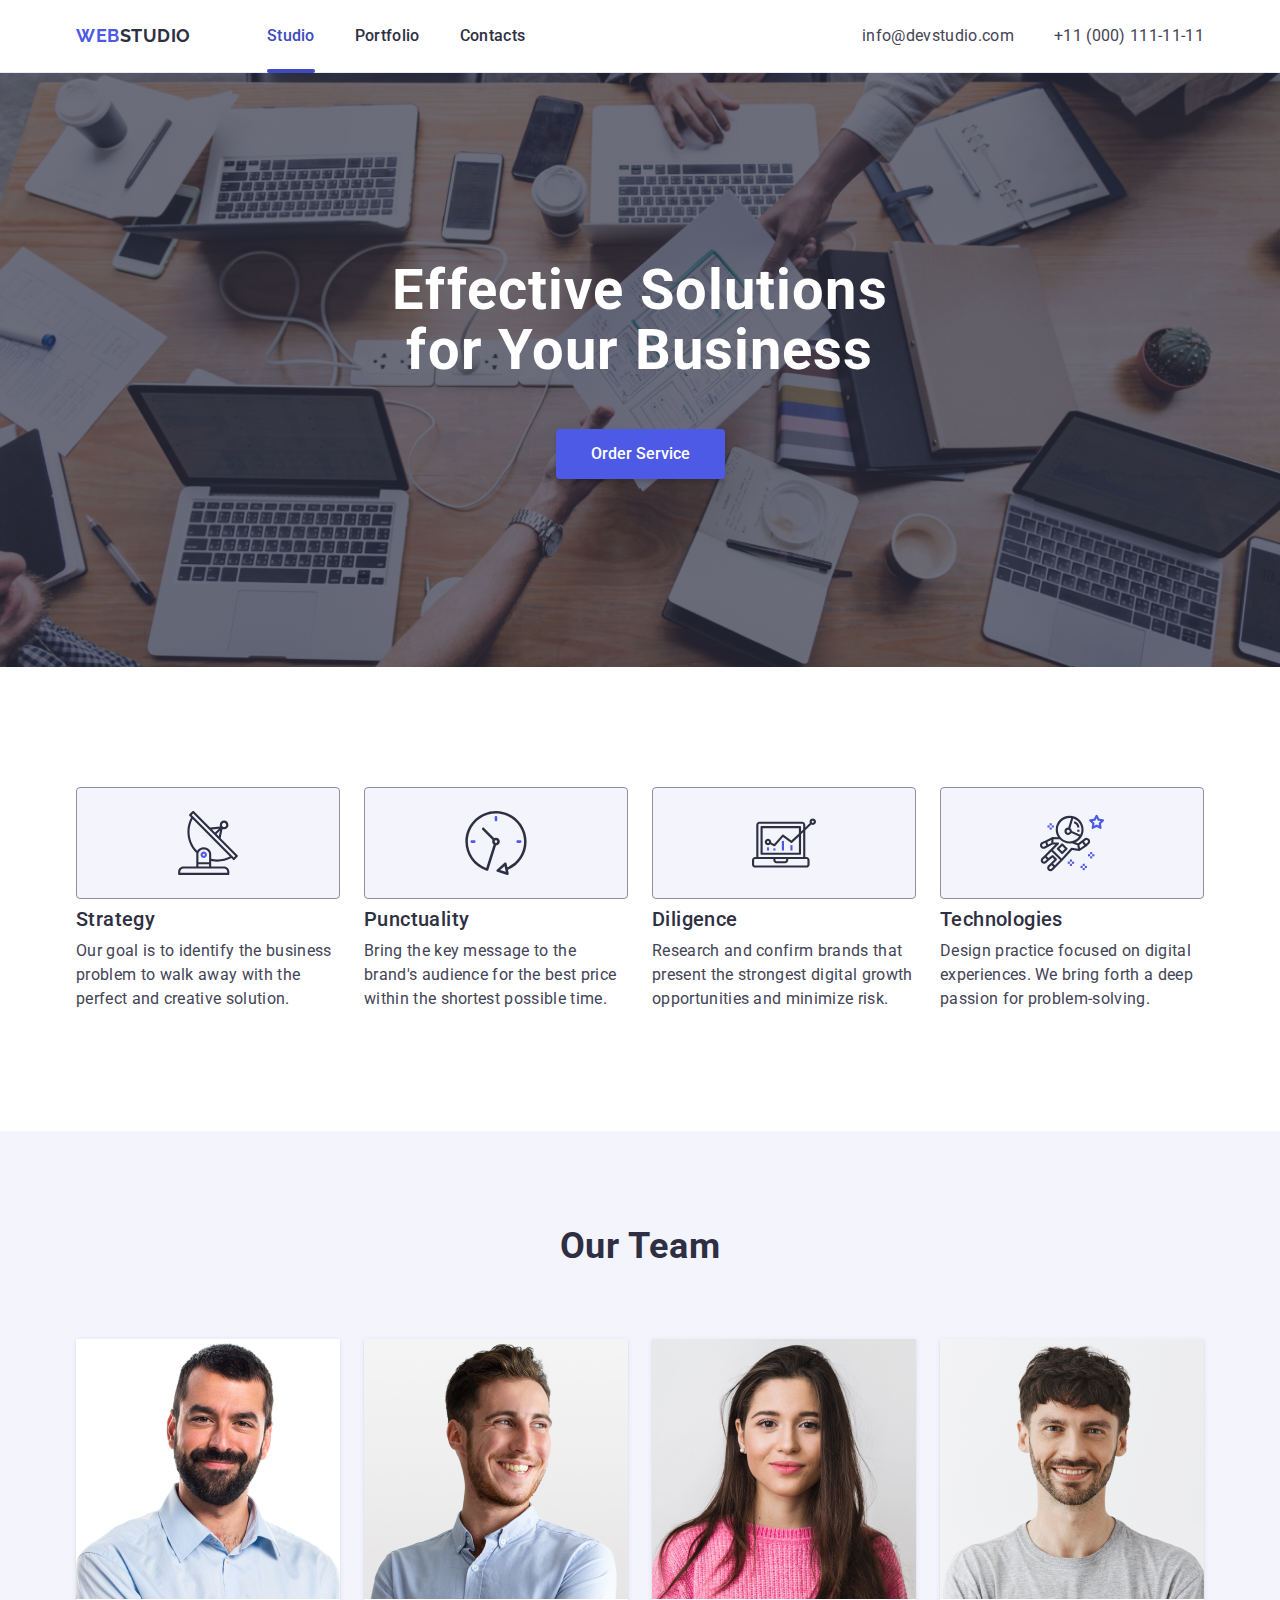
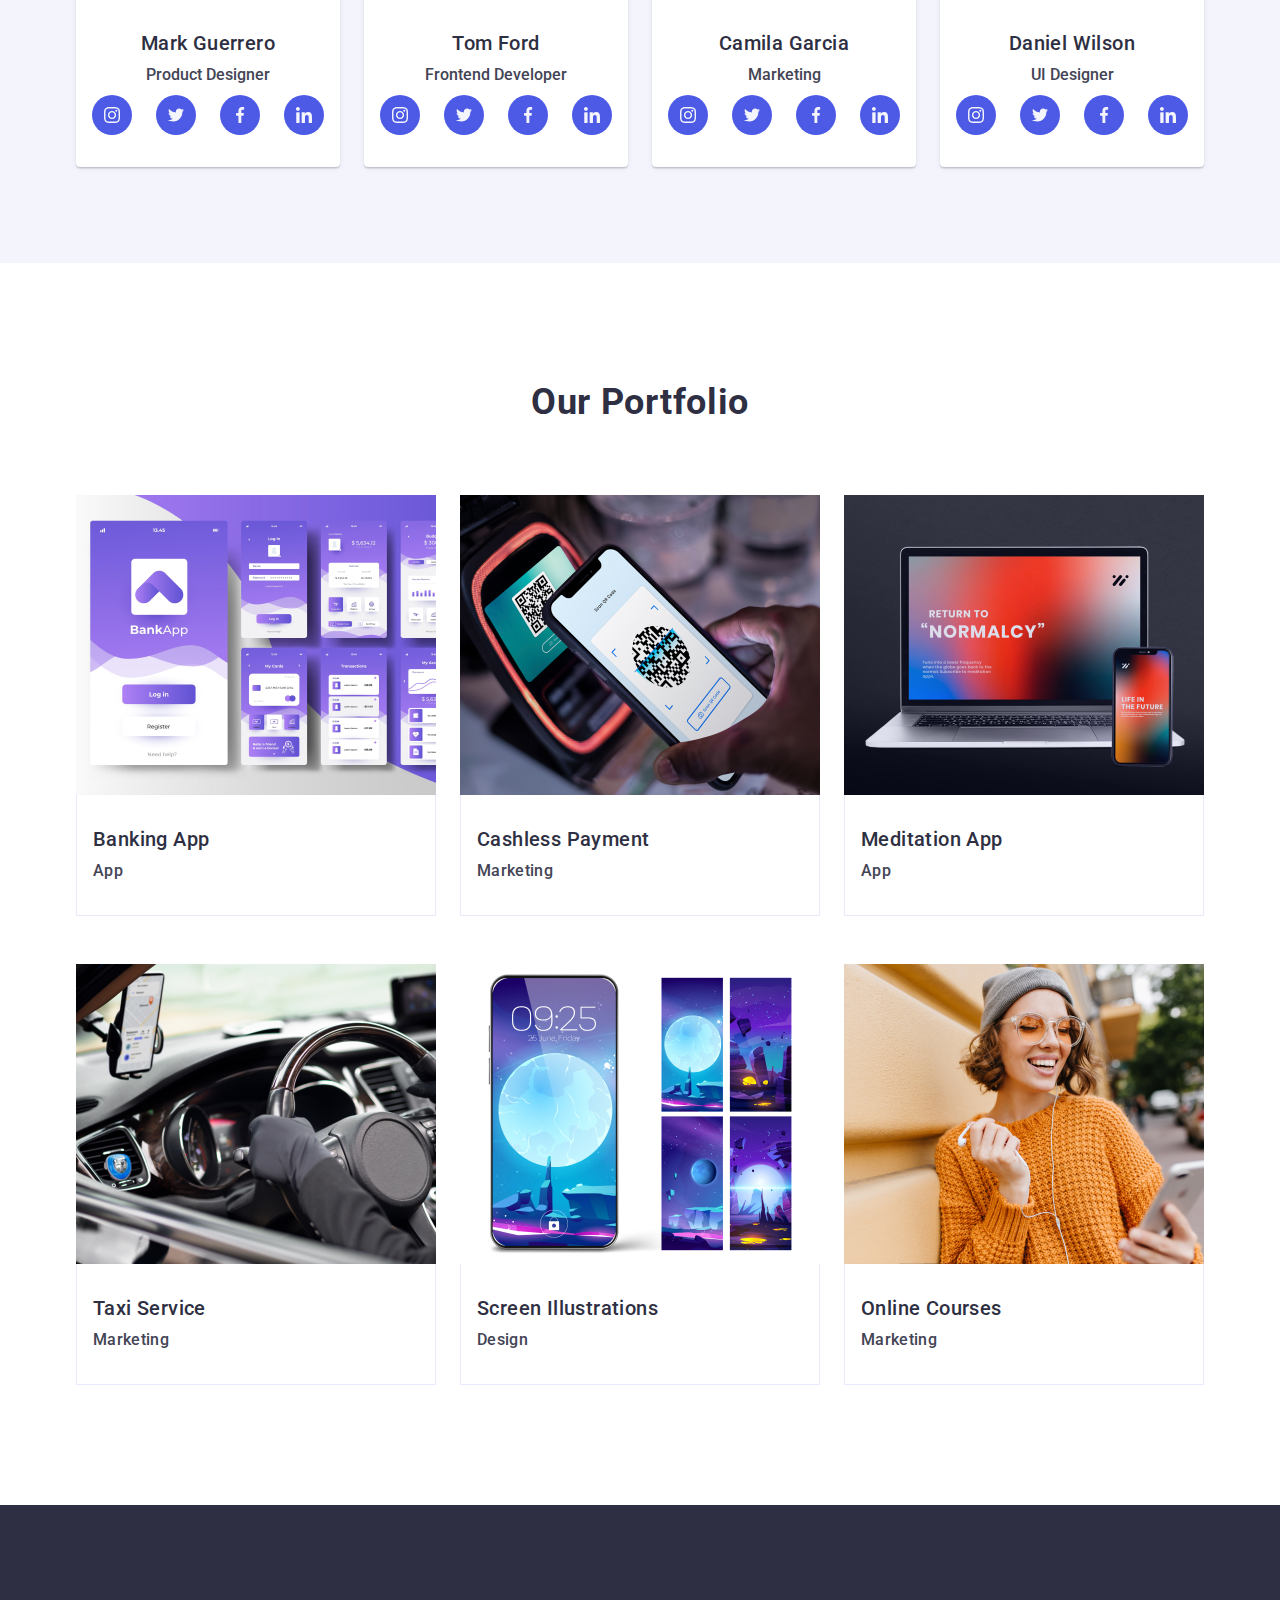
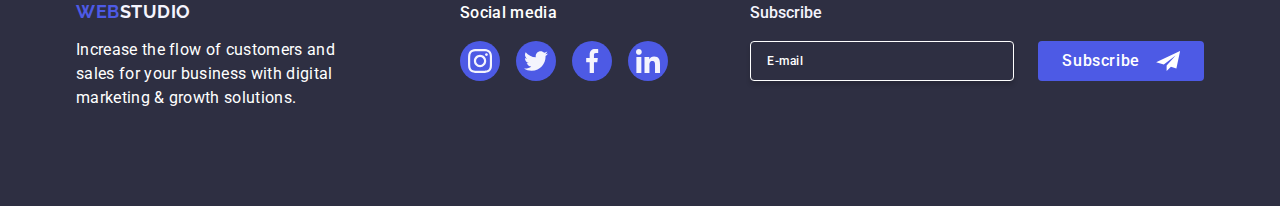
==== commit 71d894a8: "add index file" ====
--- a/index.html
+++ b/index.html
@@ -213,7 +213,7 @@
               <img
                 srcset="
                   ./images/team-img/img-mark.jpg    1x,
-                  ./images/team-img/img-mark@2x.jpg 2x
+                  ./images/team-img/img_mark@2x.jpg 2x
                 "
                 src="./images/team-img/img-mark.jpg"
                 alt="Picture of Mark Guerrero"
@@ -280,7 +280,7 @@
               <img
                 srcset="
                   ./images/team-img/img-tom.jpg    1x,
-                  ./images/team-img/img-tom@2x.jpg 2x
+                  ./images/team-img/img_tom@2x.jpg 2x
                 "
                 src="./images/team-img/img-tom.jpg"
                 alt="Picture of Tom Ford"
@@ -347,7 +347,7 @@
               <img
                 srcset="
                   ./images/team-img/img-camila.jpg    1x,
-                  ./images/team-img/img-camila@2x.jpg 2x
+                  ./images/team-img/img_camila@2x.jpg 2x
                 "
                 src="./images/team-img/img-camila.jpg"
                 alt="Picture of Camila Garcia"
@@ -414,7 +414,7 @@
               <img
                 srcset="
                   ./images/team-img/img-daniel.jpg    1x,
-                  ./images/team-img/img-daniel@2x.jpg 2x
+                  ./images/team-img/img_daniel@2x.jpg 2x
                 "
                 src="./images/team-img/img-daniel.jpg"
                 alt="Picture of Daniel Wilson"
--- a/css/styles.css
+++ b/css/styles.css
@@ -555,6 +555,7 @@
 @media only screen and (min-width: 1158px) {
   .list-item-portfolio {
     width: calc((100% - 48px) / 3);
+    box-shadow: none;
   }
   .list-item-portfolio:hover {
     box-shadow: 0px 1px 6px rgba(46, 47, 66, 0.08),
